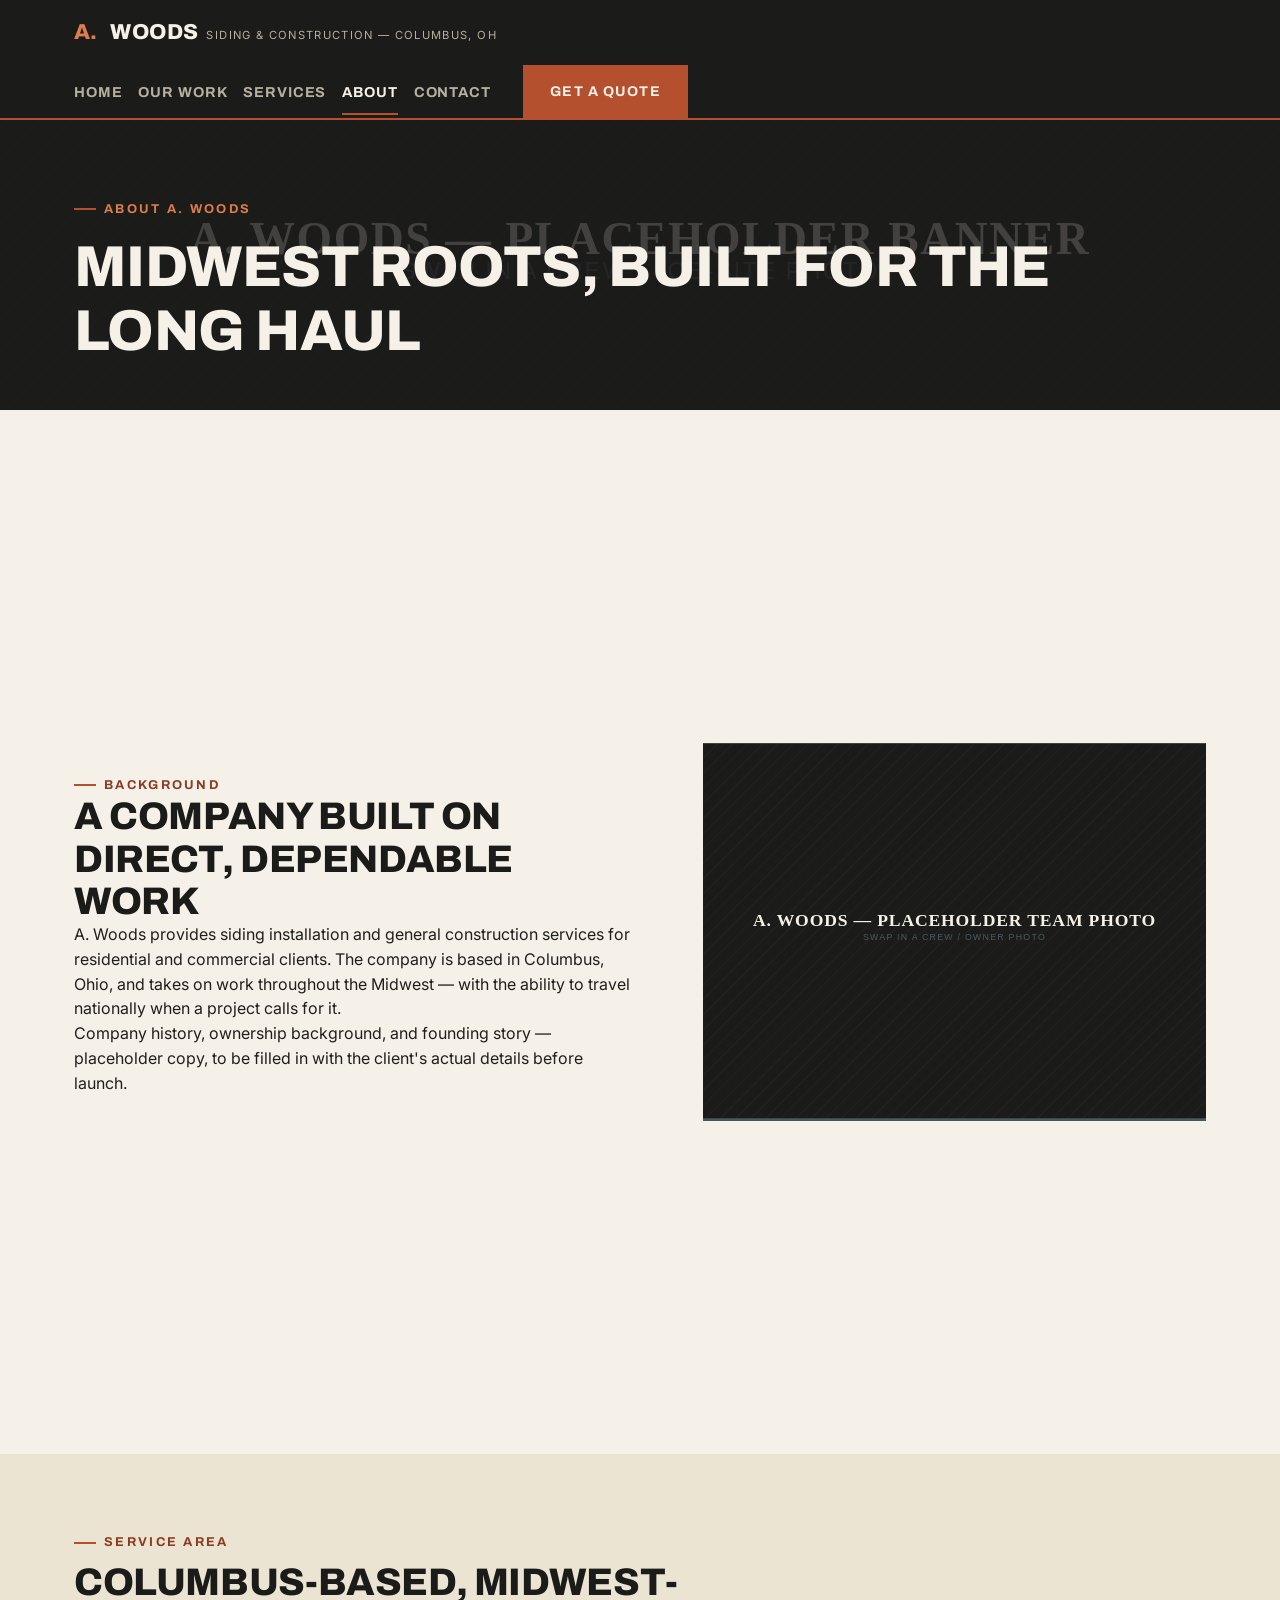
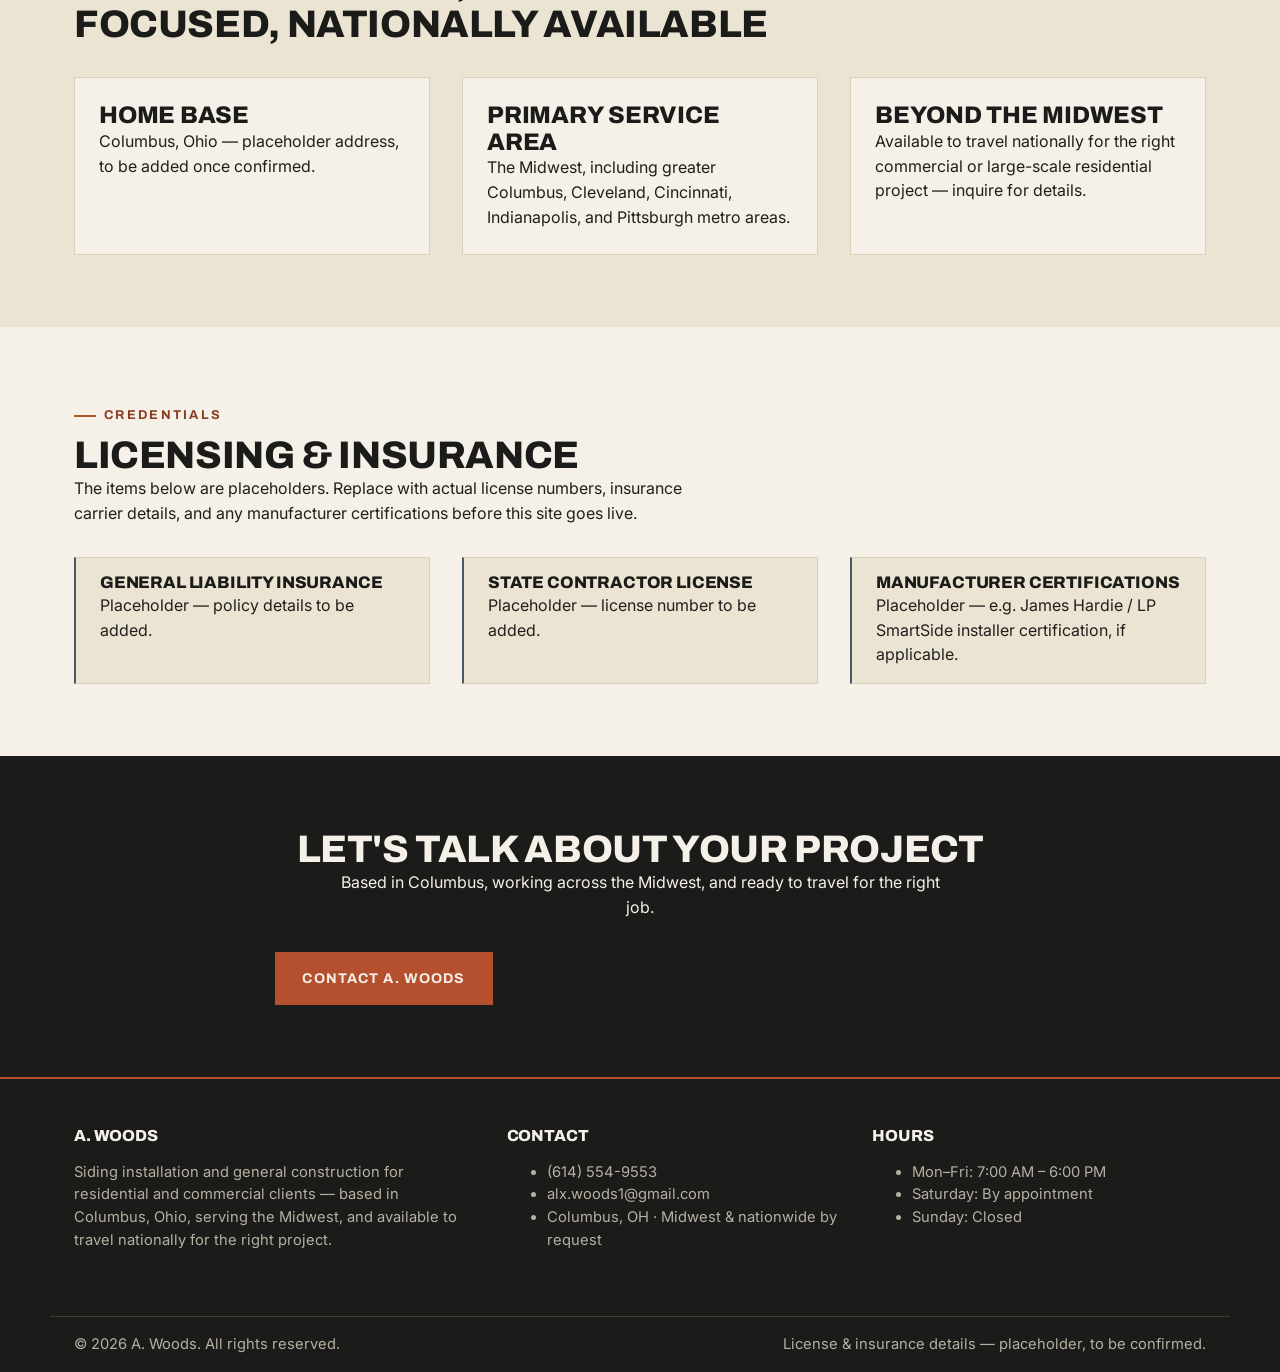
==== about.html @ 6a382641 "Initial commit: A. Woods marketing site prototype Static HTML/CSS/JS site with home, gallery (filter" ====
<!DOCTYPE html>
<html lang="en">
<head>
  <meta charset="UTF-8" />
  <meta name="viewport" content="width=device-width, initial-scale=1.0" />
  <title>About | A. Woods Siding &amp; Construction</title>
  <meta name="description" content="A. Woods is a Columbus, Ohio-based siding and construction contractor serving the Midwest, with national travel available for the right project. Learn about our background and service area." />
  <meta property="og:title" content="About | A. Woods" />
  <meta property="og:description" content="Columbus, Ohio-based siding and construction contractor serving the Midwest and beyond." />
  <meta property="og:type" content="website" />
  <link rel="icon" type="image/svg+xml" href="images/icons/favicon.svg" />
  <link rel="preconnect" href="https://fonts.googleapis.com" />
  <link rel="preconnect" href="https://fonts.gstatic.com" crossorigin />
  <link href="https://fonts.googleapis.com/css2?family=Archivo:wght@700;800&family=Inter:wght@400;500;600&display=swap" rel="stylesheet" />
  <link rel="stylesheet" href="css/base.css" />
  <link rel="stylesheet" href="css/layout.css" />
  <link rel="stylesheet" href="css/components.css" />
</head>
<body>
  <a class="skip-link" href="#main">Skip to content</a>

  <header class="site-header">
    <div class="container site-header__bar">
      <a class="brand" href="index.html"><span class="brand__mark">A.</span>&nbsp;Woods<span class="brand__tag">Siding &amp; Construction — Columbus, OH</span></a>
      <button type="button" class="nav-toggle" id="nav-toggle" aria-expanded="false" aria-controls="site-nav">
        <span class="visually-hidden">Menu</span>
        <span class="nav-toggle__icon" aria-hidden="true"></span>
      </button>
    </div>
    <nav class="site-nav container" id="site-nav" aria-label="Primary">
      <ul class="site-nav__list">
        <li><a class="site-nav__link" href="index.html">Home</a></li>
        <li><a class="site-nav__link" href="gallery.html">Our Work</a></li>
        <li><a class="site-nav__link" href="services.html">Services</a></li>
        <li><a class="site-nav__link" href="about.html" aria-current="page">About</a></li>
        <li><a class="site-nav__link" href="contact.html">Contact</a></li>
      </ul>
      <a class="btn btn--primary site-nav__cta" href="contact.html">Get a Quote</a>
    </nav>
  </header>

  <main id="main">
    <section class="page-banner">
      <div class="page-banner__media">
        <img src="images/hero/about-banner.svg" alt="" loading="eager" width="1600" height="500" />
      </div>
      <div class="page-banner__scrim"></div>
      <div class="container page-banner__content">
        <p class="eyebrow" style="color:var(--accent-light)">About A. Woods</p>
        <h1>Midwest Roots, Built for the Long Haul</h1>
      </div>
    </section>

    <section class="section">
      <div class="container split">
        <div>
          <p class="eyebrow">Background</p>
          <h2>A Company Built on Direct, Dependable Work</h2>
          <p>A. Woods provides siding installation and general construction services for residential and commercial clients. The company is based in Columbus, Ohio, and takes on work throughout the Midwest — with the ability to travel nationally when a project calls for it.</p>
          <p>Company history, ownership background, and founding story — placeholder copy, to be filled in with the client's actual details before launch.</p>
        </div>
        <div>
          <img src="images/hero/about-team.svg" alt="Placeholder photo standing in for the A. Woods crew or ownership." loading="lazy" decoding="async" width="1200" height="900" />
        </div>
      </div>
    </section>

    <section class="section section--dim">
      <div class="container">
        <div class="section-head">
          <p class="eyebrow">Service Area</p>
          <h2>Columbus-Based, Midwest-Focused, Nationally Available</h2>
        </div>
        <div class="grid grid--3">
          <div class="card">
            <h3>Home Base</h3>
            <p>Columbus, Ohio — placeholder address, to be added once confirmed.</p>
          </div>
          <div class="card">
            <h3>Primary Service Area</h3>
            <p>The Midwest, including greater Columbus, Cleveland, Cincinnati, Indianapolis, and Pittsburgh metro areas.</p>
          </div>
          <div class="card">
            <h3>Beyond the Midwest</h3>
            <p>Available to travel nationally for the right commercial or large-scale residential project — inquire for details.</p>
          </div>
        </div>
      </div>
    </section>

    <section class="section">
      <div class="container">
        <div class="section-head">
          <p class="eyebrow">Credentials</p>
          <h2>Licensing &amp; Insurance</h2>
          <p>The items below are placeholders. Replace with actual license numbers, insurance carrier details, and any manufacturer certifications before this site goes live.</p>
        </div>
        <div class="grid grid--3">
          <div class="card card--credential">
            <h4>General Liability Insurance</h4>
            <p>Placeholder — policy details to be added.</p>
          </div>
          <div class="card card--credential">
            <h4>State Contractor License</h4>
            <p>Placeholder — license number to be added.</p>
          </div>
          <div class="card card--credential">
            <h4>Manufacturer Certifications</h4>
            <p>Placeholder — e.g. James Hardie / LP SmartSide installer certification, if applicable.</p>
          </div>
        </div>
      </div>
    </section>

    <section class="section section--ink">
      <div class="container" style="text-align:center;">
        <h2>Let's Talk About Your Project</h2>
        <p style="margin-inline:auto;">Based in Columbus, working across the Midwest, and ready to travel for the right job.</p>
        <p style="margin-top: var(--space-4);"><a class="btn btn--primary" href="contact.html">Contact A. Woods</a></p>
      </div>
    </section>
  </main>

  <footer class="site-footer">
    <div class="container site-footer__grid">
      <div>
        <h3>A. Woods</h3>
        <p>Siding installation and general construction for residential and commercial clients — based in Columbus, Ohio, serving the Midwest, and available to travel nationally for the right project.</p>
      </div>
      <div>
        <h3>Contact</h3>
        <ul>
          <li><a href="tel:+16145549553">(614) 554-9553</a></li>
          <li><a href="mailto:alx.woods1@gmail.com">alx.woods1@gmail.com</a></li>
          <li>Columbus, OH · Midwest &amp; nationwide by request</li>
        </ul>
      </div>
      <div>
        <h3>Hours</h3>
        <ul>
          <li>Mon–Fri: 7:00 AM – 6:00 PM</li>
          <li>Saturday: By appointment</li>
          <li>Sunday: Closed</li>
        </ul>
      </div>
    </div>
    <div class="container site-footer__bottom">
      <p>&copy; <span id="year">2026</span> A. Woods. All rights reserved.</p>
      <p>License &amp; insurance details — placeholder, to be confirmed.</p>
    </div>
  </footer>

  <script src="js/config.js"></script>
  <script src="js/nav.js" defer></script>
</body>
</html>
---- css/base.css ----
/* ==========================================================================
   A. Woods — base.css
   Reset, design tokens, and base typography.
   ========================================================================== */

:root {
  /* ---- Color tokens ----
     Warm charcoal + cream, rust accent, steel secondary.
     No blue/purple gradients by design — this is an industrial palette. */
  --ink: #1b1b1a;
  --ink-soft: #262523;
  --line-dark: #3d3b36;

  --paper: #f5f1e8;
  --paper-dim: #ece4d2;
  --line: #d9d0ba;

  --text: #201f1c;
  --text-muted: #5c584e;
  --text-on-ink: #f5f1e8;
  --text-on-ink-muted: #b6b0a1;

  --accent: #b5502f;       /* rust — backgrounds, borders, buttons */
  --accent-dark: #8a3c22;  /* accent text on paper (contrast-safe) */
  --accent-light: #dd7c4c; /* accent text/links on ink */

  --steel: #4a5a63;
  --steel-dark: #38454c;

  /* ---- Type ---- */
  --font-head: "Archivo", "Arial Narrow", Arial, sans-serif;
  --font-body: "Inter", -apple-system, BlinkMacSystemFont, "Segoe UI", Roboto, sans-serif;

  /* ---- Spacing scale ---- */
  --space-1: 0.5rem;
  --space-2: 1rem;
  --space-3: 1.5rem;
  --space-4: 2rem;
  --space-5: 3rem;
  --space-6: 4.5rem;
  --space-7: 6.5rem;

  --container-w: 1180px;
  --border-w: 2px;
  --focus-ring: 3px solid var(--accent-dark);
}

/* ---- Reset ---- */
*,
*::before,
*::after {
  box-sizing: border-box;
}

html {
  -webkit-text-size-adjust: 100%;
  scroll-behavior: smooth;
}

body,
h1, h2, h3, h4, p,
figure, blockquote, dl, dd {
  margin: 0;
}

ul[class], ol[class] {
  margin: 0;
  padding: 0;
  list-style: none;
}

img, picture, svg {
  max-width: 100%;
  display: block;
}

input, button, textarea, select {
  font: inherit;
  color: inherit;
}

button {
  cursor: pointer;
}

a {
  color: inherit;
  text-decoration: none;
}

/* Respect reduced-motion preference */
@media (prefers-reduced-motion: reduce) {
  html {
    scroll-behavior: auto;
  }
  *, *::before, *::after {
    animation-duration: 0.01ms !important;
    animation-iteration-count: 1 !important;
    transition-duration: 0.01ms !important;
  }
}

/* ---- Base typography ---- */
body {
  font-family: var(--font-body);
  background: var(--paper);
  color: var(--text);
  line-height: 1.55;
  font-size: 1rem;
}

h1, h2, h3, h4 {
  font-family: var(--font-head);
  font-weight: 800;
  line-height: 1.1;
  letter-spacing: -0.01em;
  color: var(--ink);
  text-transform: uppercase;
}

h1 { font-size: clamp(2.1rem, 5.5vw, 3.6rem); }
h2 { font-size: clamp(1.6rem, 3.6vw, 2.4rem); }
h3 { font-size: clamp(1.2rem, 2.2vw, 1.5rem); }
h4 { font-size: 1.05rem; }

p {
  max-width: 62ch;
}

.eyebrow {
  display: inline-flex;
  align-items: center;
  gap: var(--space-1);
  font-family: var(--font-head);
  font-weight: 700;
  font-size: 0.8rem;
  letter-spacing: 0.18em;
  text-transform: uppercase;
  color: var(--accent-dark);
}

.eyebrow::before {
  content: "";
  width: 22px;
  height: var(--border-w);
  background: var(--accent);
  display: inline-block;
}

/* ---- Focus visibility (accessibility) ---- */
a:focus-visible,
button:focus-visible,
input:focus-visible,
select:focus-visible,
textarea:focus-visible,
[tabindex]:focus-visible {
  outline: var(--focus-ring);
  outline-offset: 2px;
}

/* ---- Layout utilities ---- */
.container {
  width: 100%;
  max-width: var(--container-w);
  margin-inline: auto;
  padding-inline: var(--space-3);
}

.visually-hidden {
  position: absolute !important;
  width: 1px;
  height: 1px;
  overflow: hidden;
  clip: rect(0 0 0 0);
  white-space: nowrap;
}

.skip-link {
  position: absolute;
  left: 0;
  top: -100%;
  background: var(--accent);
  color: var(--text-on-ink);
  padding: var(--space-1) var(--space-2);
  z-index: 1000;
  font-family: var(--font-head);
  font-weight: 700;
  letter-spacing: 0.06em;
  text-transform: uppercase;
  font-size: 0.85rem;
}

.skip-link:focus {
  top: 0;
}

.section {
  padding-block: var(--space-6);
}

.section--tight {
  padding-block: var(--space-5);
}

.section--ink {
  background: var(--ink);
  color: var(--text-on-ink);
}

.section--ink h1,
.section--ink h2,
.section--ink h3 {
  color: var(--text-on-ink);
}

.section--dim {
  background: var(--paper-dim);
}

.section-head {
  max-width: 44rem;
  margin-bottom: var(--space-4);
}

.section-head h2 {
  margin-top: var(--space-1);
}
---- css/layout.css ----
/* ==========================================================================
   A. Woods — layout.css
   Header/nav, footer, and page-level grid scaffolding.
   ========================================================================== */

/* ---- Site header ---- */
.site-header {
  position: sticky;
  top: 0;
  z-index: 100;
  background: var(--ink);
  border-bottom: var(--border-w) solid var(--accent);
}

.site-header__bar {
  display: flex;
  align-items: center;
  justify-content: space-between;
  padding-block: var(--space-2);
  gap: var(--space-3);
}

.brand {
  display: flex;
  align-items: baseline;
  gap: var(--space-1);
  font-family: var(--font-head);
  color: var(--text-on-ink);
  font-size: 1.35rem;
  font-weight: 800;
  letter-spacing: 0.02em;
  text-transform: uppercase;
}

.brand__mark {
  color: var(--accent-light);
}

.brand__tag {
  display: none;
  font-family: var(--font-body);
  font-weight: 400;
  font-size: 0.7rem;
  letter-spacing: 0.12em;
  color: var(--text-on-ink-muted);
  text-transform: uppercase;
}

@media (min-width: 640px) {
  .brand__tag {
    display: inline;
  }
}

.nav-toggle {
  background: transparent;
  border: var(--border-w) solid var(--line-dark);
  color: var(--text-on-ink);
  width: 44px;
  height: 44px;
  display: inline-flex;
  align-items: center;
  justify-content: center;
  padding: 0;
}

.nav-toggle__icon,
.nav-toggle__icon::before,
.nav-toggle__icon::after {
  content: "";
  display: block;
  width: 20px;
  height: 2px;
  background: currentColor;
  position: relative;
}

.nav-toggle__icon::before {
  position: absolute;
  top: -6px;
}

.nav-toggle__icon::after {
  position: absolute;
  top: 6px;
}

@media (min-width: 900px) {
  .nav-toggle {
    display: none;
  }
}

.site-nav {
  display: none;
  flex-direction: column;
  border-top: 1px solid var(--line-dark);
}

.site-nav.is-open {
  display: flex;
}

.site-nav__list {
  display: flex;
  flex-direction: column;
}

.site-nav__link {
  display: block;
  padding: var(--space-2) var(--space-3);
  font-family: var(--font-head);
  font-weight: 700;
  font-size: 0.9rem;
  letter-spacing: 0.06em;
  text-transform: uppercase;
  color: var(--text-on-ink-muted);
  border-bottom: 1px solid var(--line-dark);
}

.site-nav__link:hover,
.site-nav__link:focus-visible,
.site-nav__link[aria-current="page"] {
  color: var(--text-on-ink);
  background: var(--ink-soft);
}

.site-nav__cta {
  margin: var(--space-2) var(--space-3);
}

@media (min-width: 900px) {
  .site-nav {
    display: flex;
    flex-direction: row;
    align-items: center;
    border-top: none;
    gap: var(--space-4);
  }

  .site-nav__list {
    flex-direction: row;
    gap: var(--space-2);
  }

  .site-nav__link {
    border-bottom: none;
    padding: var(--space-1) 0;
    position: relative;
  }

  .site-nav__link::after {
    content: "";
    position: absolute;
    left: 0;
    bottom: -4px;
    height: var(--border-w);
    width: 0;
    background: var(--accent);
    transition: width 0.15s ease-out;
  }

  .site-nav__link:hover::after,
  .site-nav__link:focus-visible::after,
  .site-nav__link[aria-current="page"]::after {
    width: 100%;
  }

  .site-nav__link:hover,
  .site-nav__link:focus-visible,
  .site-nav__link[aria-current="page"] {
    background: transparent;
  }

  .site-nav__cta {
    margin: 0;
  }
}

/* ---- Footer ---- */
.site-footer {
  background: var(--ink);
  color: var(--text-on-ink-muted);
  border-top: var(--border-w) solid var(--accent);
}

.site-footer__grid {
  display: grid;
  gap: var(--space-4);
  padding-block: var(--space-5);
}

@media (min-width: 700px) {
  .site-footer__grid {
    grid-template-columns: 1.2fr 1fr 1fr;
  }
}

.site-footer h3 {
  color: var(--text-on-ink);
  font-size: 1rem;
  margin-bottom: var(--space-2);
}

.site-footer p,
.site-footer li {
  font-size: 0.92rem;
}

.site-footer a:hover,
.site-footer a:focus-visible {
  color: var(--accent-light);
}

.site-footer__bottom {
  border-top: 1px solid var(--line-dark);
  padding-block: var(--space-2);
  font-size: 0.8rem;
  display: flex;
  flex-wrap: wrap;
  gap: var(--space-2);
  justify-content: space-between;
}

/* ---- Grid scaffolding ---- */
.grid {
  display: grid;
  gap: var(--space-4);
}

.grid--2 {
  grid-template-columns: 1fr;
}

.grid--3 {
  grid-template-columns: 1fr;
}

.grid--4 {
  grid-template-columns: repeat(2, 1fr);
}

@media (min-width: 640px) {
  .grid--2 { grid-template-columns: repeat(2, 1fr); }
  .grid--3 { grid-template-columns: repeat(2, 1fr); }
}

@media (min-width: 960px) {
  .grid--3 { grid-template-columns: repeat(3, 1fr); }
  .grid--4 { grid-template-columns: repeat(4, 1fr); }
}

.split {
  display: grid;
  gap: var(--space-4);
  align-items: center;
}

@media (min-width: 860px) {
  .split {
    grid-template-columns: 1.05fr 0.95fr;
    gap: var(--space-6);
  }
  .split--reverse {
    grid-template-columns: 0.95fr 1.05fr;
  }
  .split--reverse > *:first-child {
    order: 2;
  }
}
---- css/components.css ----
/* ==========================================================================
   A. Woods — components.css
   Buttons, hero, cards, gallery + lightbox, forms, badges.
   ========================================================================== */

/* ---- Buttons ---- */
.btn {
  display: inline-flex;
  align-items: center;
  gap: var(--space-1);
  padding: 0.85rem 1.6rem;
  font-family: var(--font-head);
  font-weight: 700;
  font-size: 0.88rem;
  letter-spacing: 0.08em;
  text-transform: uppercase;
  border: var(--border-w) solid transparent;
  transition: transform 0.12s ease-out, background-color 0.12s ease-out, color 0.12s ease-out;
  white-space: nowrap;
}

.btn:active {
  transform: translateY(1px);
}

.btn--primary {
  background: var(--accent);
  color: var(--text-on-ink);
  border-color: var(--accent);
}

.btn--primary:hover,
.btn--primary:focus-visible {
  background: var(--accent-dark);
  border-color: var(--accent-dark);
}

.btn--outline {
  background: transparent;
  color: var(--text-on-ink);
  border-color: var(--text-on-ink-muted);
}

.btn--outline:hover,
.btn--outline:focus-visible {
  border-color: var(--accent-light);
  color: var(--accent-light);
}

.btn--outline-ink {
  background: transparent;
  color: var(--ink);
  border-color: var(--ink);
}

.btn--outline-ink:hover,
.btn--outline-ink:focus-visible {
  background: var(--ink);
  color: var(--text-on-ink);
}

.btn--block {
  width: 100%;
  justify-content: center;
}

.btn[disabled] {
  opacity: 0.55;
  cursor: not-allowed;
}

/* ---- Hero ---- */
.hero {
  position: relative;
  color: var(--text-on-ink);
  background: var(--ink);
  overflow: hidden;
}

.hero__media {
  position: absolute;
  inset: 0;
  z-index: 0;
}

.hero__media img {
  width: 100%;
  height: 100%;
  object-fit: cover;
}

.hero__scrim {
  position: absolute;
  inset: 0;
  z-index: 1;
  background: linear-gradient(180deg, rgba(27, 27, 26, 0.78) 0%, rgba(27, 27, 26, 0.9) 100%);
}

.hero__content {
  position: relative;
  z-index: 2;
  padding-block: var(--space-7) var(--space-6);
}

.hero__content h1 {
  color: var(--text-on-ink);
  margin-top: var(--space-2);
  max-width: 20ch;
}

.hero__lede {
  margin-top: var(--space-3);
  max-width: 42ch;
  font-size: 1.1rem;
  color: var(--text-on-ink-muted);
}

.hero__actions {
  display: flex;
  flex-wrap: wrap;
  gap: var(--space-2);
  margin-top: var(--space-4);
}

.hero__strip {
  position: relative;
  z-index: 2;
  border-top: 1px solid var(--line-dark);
  display: flex;
  flex-wrap: wrap;
  gap: var(--space-4);
  padding-block: var(--space-3);
  font-family: var(--font-head);
  font-size: 0.8rem;
  letter-spacing: 0.08em;
  text-transform: uppercase;
  color: var(--text-on-ink-muted);
}

.hero__strip strong {
  color: var(--accent-light);
}

/* Simple banner variant used on interior pages (Services / Contact) */
.page-banner {
  position: relative;
  color: var(--text-on-ink);
  background: var(--ink);
}

.page-banner__media {
  position: absolute;
  inset: 0;
}

.page-banner__media img {
  width: 100%;
  height: 100%;
  object-fit: cover;
}

.page-banner__scrim {
  position: absolute;
  inset: 0;
  background: rgba(27, 27, 26, 0.82);
}

.page-banner__content {
  position: relative;
  z-index: 1;
  padding-block: var(--space-6) var(--space-5);
}

.page-banner__content h1 {
  color: var(--text-on-ink);
  margin-top: var(--space-2);
}

/* ---- Cards ---- */
.card {
  background: var(--paper);
  border: 1px solid var(--line);
  padding: var(--space-3);
  position: relative;
}

.card--service {
  border-top: var(--border-w) solid var(--accent);
  display: flex;
  flex-direction: column;
  gap: var(--space-2);
}

.card--service h3 {
  margin-top: var(--space-1);
}

.card--service__index {
  font-family: var(--font-head);
  font-size: 0.8rem;
  letter-spacing: 0.1em;
  color: var(--accent-dark);
}

.card--service ul {
  margin-top: auto;
  padding-top: var(--space-2);
  border-top: 1px solid var(--line);
  display: flex;
  flex-direction: column;
  gap: 0.35rem;
  font-size: 0.9rem;
  color: var(--text-muted);
}

.card--service li::before {
  content: "— ";
  color: var(--accent-dark);
}

.card--credential {
  border-left: var(--border-w) solid var(--steel);
  padding: var(--space-2) var(--space-3);
  background: var(--paper-dim);
}

/* ---- Gallery ---- */
.gallery-filters {
  display: flex;
  flex-wrap: wrap;
  gap: var(--space-1);
  margin-bottom: var(--space-4);
}

.filter-btn {
  border: 1px solid var(--line);
  background: transparent;
  color: var(--text-muted);
  padding: 0.55rem 1.1rem;
  font-family: var(--font-head);
  font-size: 0.78rem;
  font-weight: 700;
  letter-spacing: 0.06em;
  text-transform: uppercase;
}

.filter-btn:hover,
.filter-btn:focus-visible {
  border-color: var(--accent);
  color: var(--ink);
}

.filter-btn[aria-pressed="true"] {
  background: var(--ink);
  border-color: var(--ink);
  color: var(--text-on-ink);
}

.gallery-grid {
  display: grid;
  grid-template-columns: 1fr;
  gap: var(--space-2);
}

@media (min-width: 620px) {
  .gallery-grid {
    grid-template-columns: repeat(2, 1fr);
  }
}

@media (min-width: 960px) {
  .gallery-grid {
    grid-template-columns: repeat(3, 1fr);
  }
}

.gallery-item {
  transition: opacity 0.15s ease-out;
}

.gallery-item[hidden] {
  display: none;
}

.gallery-tile {
  position: relative;
  display: block;
  width: 100%;
  border: 0;
  padding: 0;
  background: var(--ink);
  aspect-ratio: 4 / 3;
  overflow: hidden;
}

.gallery-tile img {
  width: 100%;
  height: 100%;
  object-fit: cover;
  transition: transform 0.25s ease-out;
}

.gallery-tile:hover img,
.gallery-tile:focus-visible img {
  transform: scale(1.04);
}

.gallery-tile__caption {
  position: absolute;
  left: 0;
  right: 0;
  bottom: 0;
  padding: var(--space-2);
  background: linear-gradient(180deg, transparent, rgba(27, 27, 26, 0.88));
  color: var(--text-on-ink);
  text-align: left;
  font-family: var(--font-head);
  font-size: 0.82rem;
  letter-spacing: 0.04em;
  text-transform: uppercase;
}

.gallery-tile__caption span {
  display: block;
  font-family: var(--font-body);
  font-weight: 400;
  text-transform: none;
  letter-spacing: 0;
  font-size: 0.78rem;
  color: var(--text-on-ink-muted);
  margin-top: 0.2rem;
}

.gallery-empty {
  padding: var(--space-4);
  border: 1px dashed var(--line);
  color: var(--text-muted);
  text-align: center;
  display: none;
}

.gallery-empty.is-visible {
  display: block;
}

/* ---- Lightbox ---- */
.lightbox {
  position: fixed;
  inset: 0;
  z-index: 1000;
  display: none;
  background: rgba(15, 15, 14, 0.94);
}

.lightbox.is-open {
  display: flex;
  align-items: center;
  justify-content: center;
}

.lightbox__dialog {
  position: relative;
  width: min(92vw, 1100px);
  max-height: 88vh;
  display: flex;
  flex-direction: column;
}

.lightbox__frame {
  position: relative;
  background: var(--ink-soft);
  border: 1px solid var(--line-dark);
}

.lightbox__frame img {
  width: 100%;
  max-height: 72vh;
  object-fit: contain;
  background: var(--ink);
}

.lightbox__caption {
  padding: var(--space-2) var(--space-1) 0;
  color: var(--text-on-ink-muted);
  font-size: 0.9rem;
}

.lightbox__caption strong {
  color: var(--text-on-ink);
  display: block;
  font-family: var(--font-head);
  letter-spacing: 0.03em;
  text-transform: uppercase;
  font-size: 0.95rem;
}

.lightbox__close,
.lightbox__nav {
  position: absolute;
  background: var(--ink);
  color: var(--text-on-ink);
  border: 1px solid var(--line-dark);
  width: 44px;
  height: 44px;
  display: inline-flex;
  align-items: center;
  justify-content: center;
  font-size: 1.1rem;
}

.lightbox__close:hover,
.lightbox__nav:hover,
.lightbox__close:focus-visible,
.lightbox__nav:focus-visible {
  border-color: var(--accent);
  color: var(--accent-light);
}

.lightbox__close {
  top: -50px;
  right: 0;
}

.lightbox__nav--prev {
  left: 8px;
  top: 50%;
  transform: translateY(-50%);
}

.lightbox__nav--next {
  right: 8px;
  top: 50%;
  transform: translateY(-50%);
}

@media (min-width: 700px) {
  .lightbox__nav--prev { left: -60px; }
  .lightbox__nav--next { right: -60px; }
}

/* ---- Forms ---- */
.form {
  display: grid;
  gap: var(--space-3);
}

.form__row {
  display: grid;
  gap: var(--space-3);
}

@media (min-width: 640px) {
  .form__row--2 {
    grid-template-columns: 1fr 1fr;
  }
}

.field {
  display: flex;
  flex-direction: column;
  gap: 0.4rem;
}

.field label {
  font-family: var(--font-head);
  font-size: 0.78rem;
  font-weight: 700;
  letter-spacing: 0.08em;
  text-transform: uppercase;
  color: var(--ink);
}

.field input,
.field select,
.field textarea {
  border: 1px solid var(--line);
  background: var(--paper);
  padding: 0.75rem 0.9rem;
  font-size: 1rem;
  color: var(--text);
}

.field input:focus-visible,
.field select:focus-visible,
.field textarea:focus-visible {
  outline: var(--focus-ring);
  outline-offset: 0;
  border-color: var(--accent-dark);
}

.field textarea {
  min-height: 140px;
  resize: vertical;
}

.field__error {
  font-size: 0.82rem;
  color: var(--accent-dark);
  min-height: 1.1em;
}

.field--invalid input,
.field--invalid select,
.field--invalid textarea {
  border-color: var(--accent-dark);
}

/* Honeypot: hidden from sighted users and keyboard tab order,
   but still present in the DOM for simple bots to fill in. */
.field--honeypot {
  position: absolute !important;
  width: 1px;
  height: 1px;
  overflow: hidden;
  left: -9999px;
}

.form-status {
  padding: var(--space-2) var(--space-3);
  border: 1px solid var(--line);
  display: none;
  font-size: 0.95rem;
}

.form-status.is-visible {
  display: block;
}

.form-status--success {
  border-color: var(--steel);
  background: #eef2f1;
  color: var(--steel-dark);
}

.form-status--error {
  border-color: var(--accent);
  background: #f7e9e2;
  color: var(--accent-dark);
}

.h-captcha-wrap {
  min-height: 78px;
}

/* ---- Badges / credentials ---- */
.badge-row {
  display: flex;
  flex-wrap: wrap;
  gap: var(--space-2);
  margin-top: var(--space-3);
}

.badge {
  border: 1px solid var(--line);
  padding: 0.4rem 0.8rem;
  font-family: var(--font-head);
  font-size: 0.72rem;
  letter-spacing: 0.08em;
  text-transform: uppercase;
  color: var(--text-muted);
}
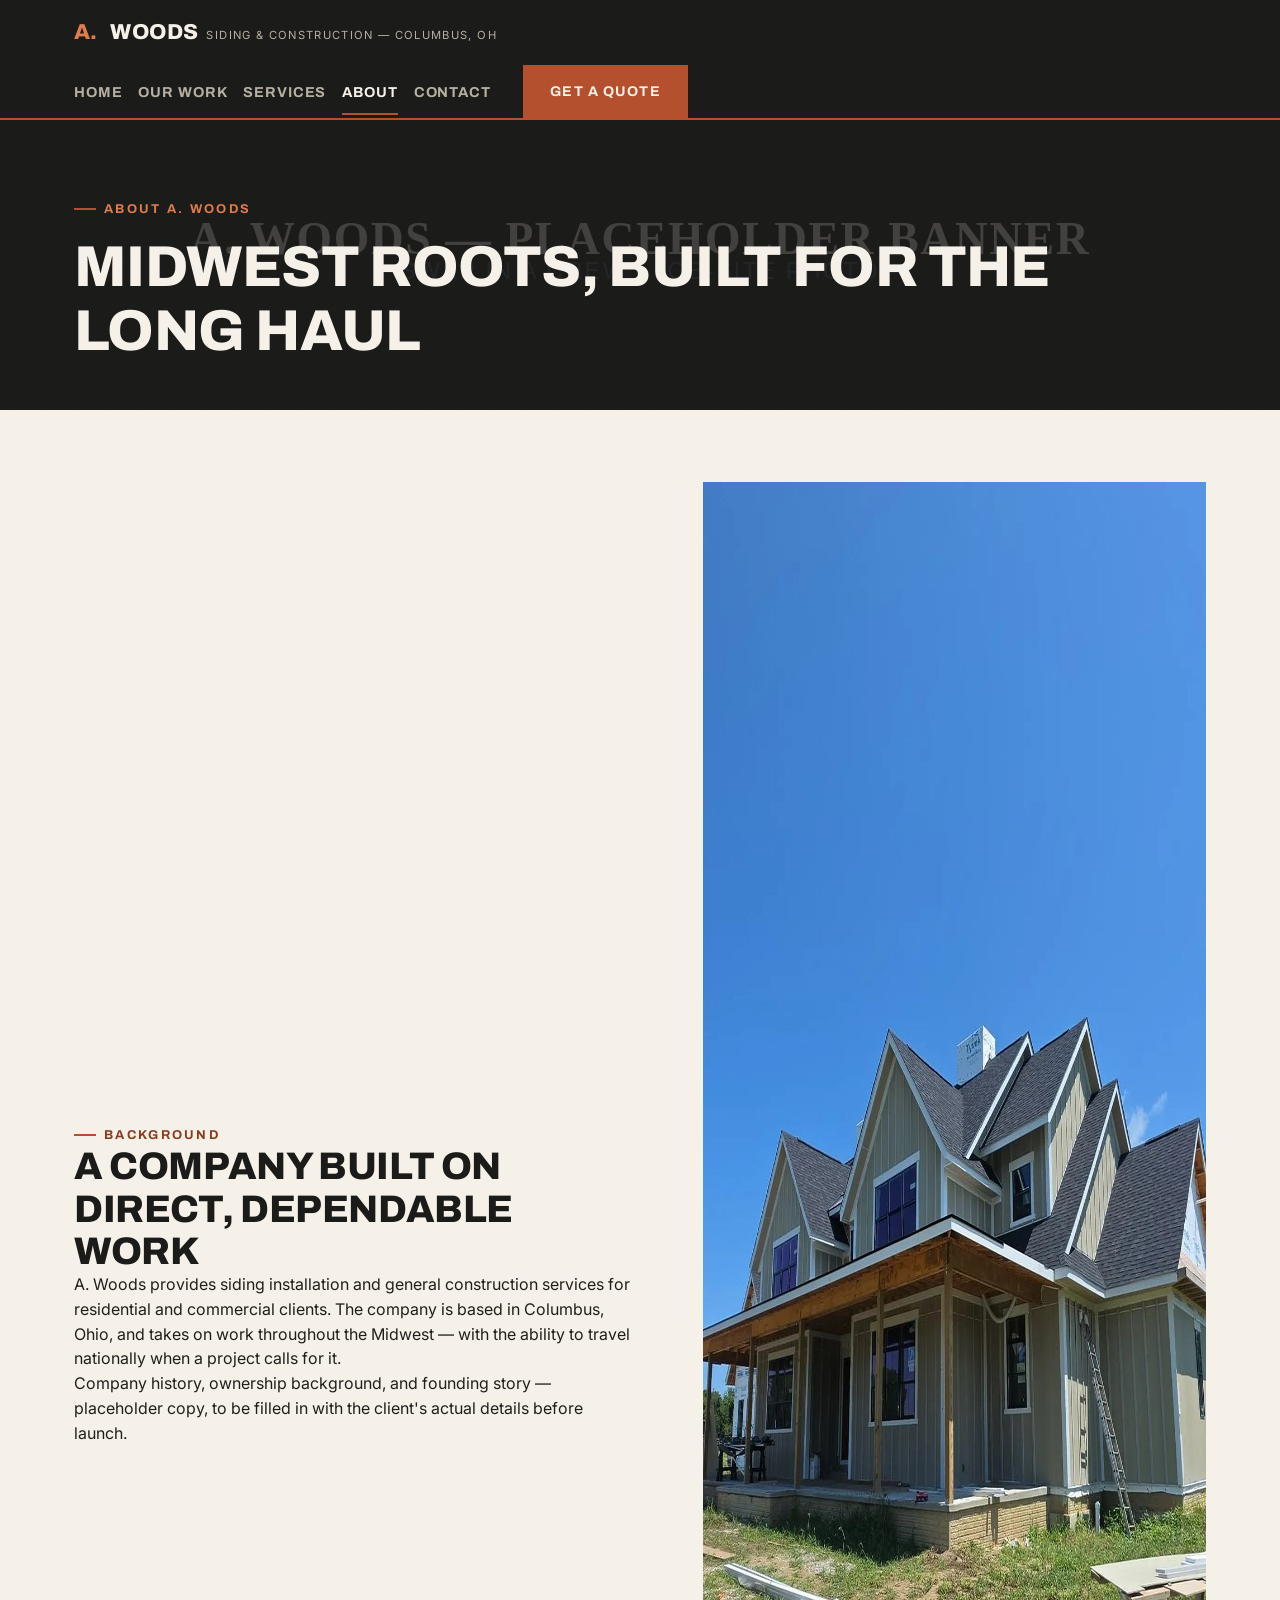
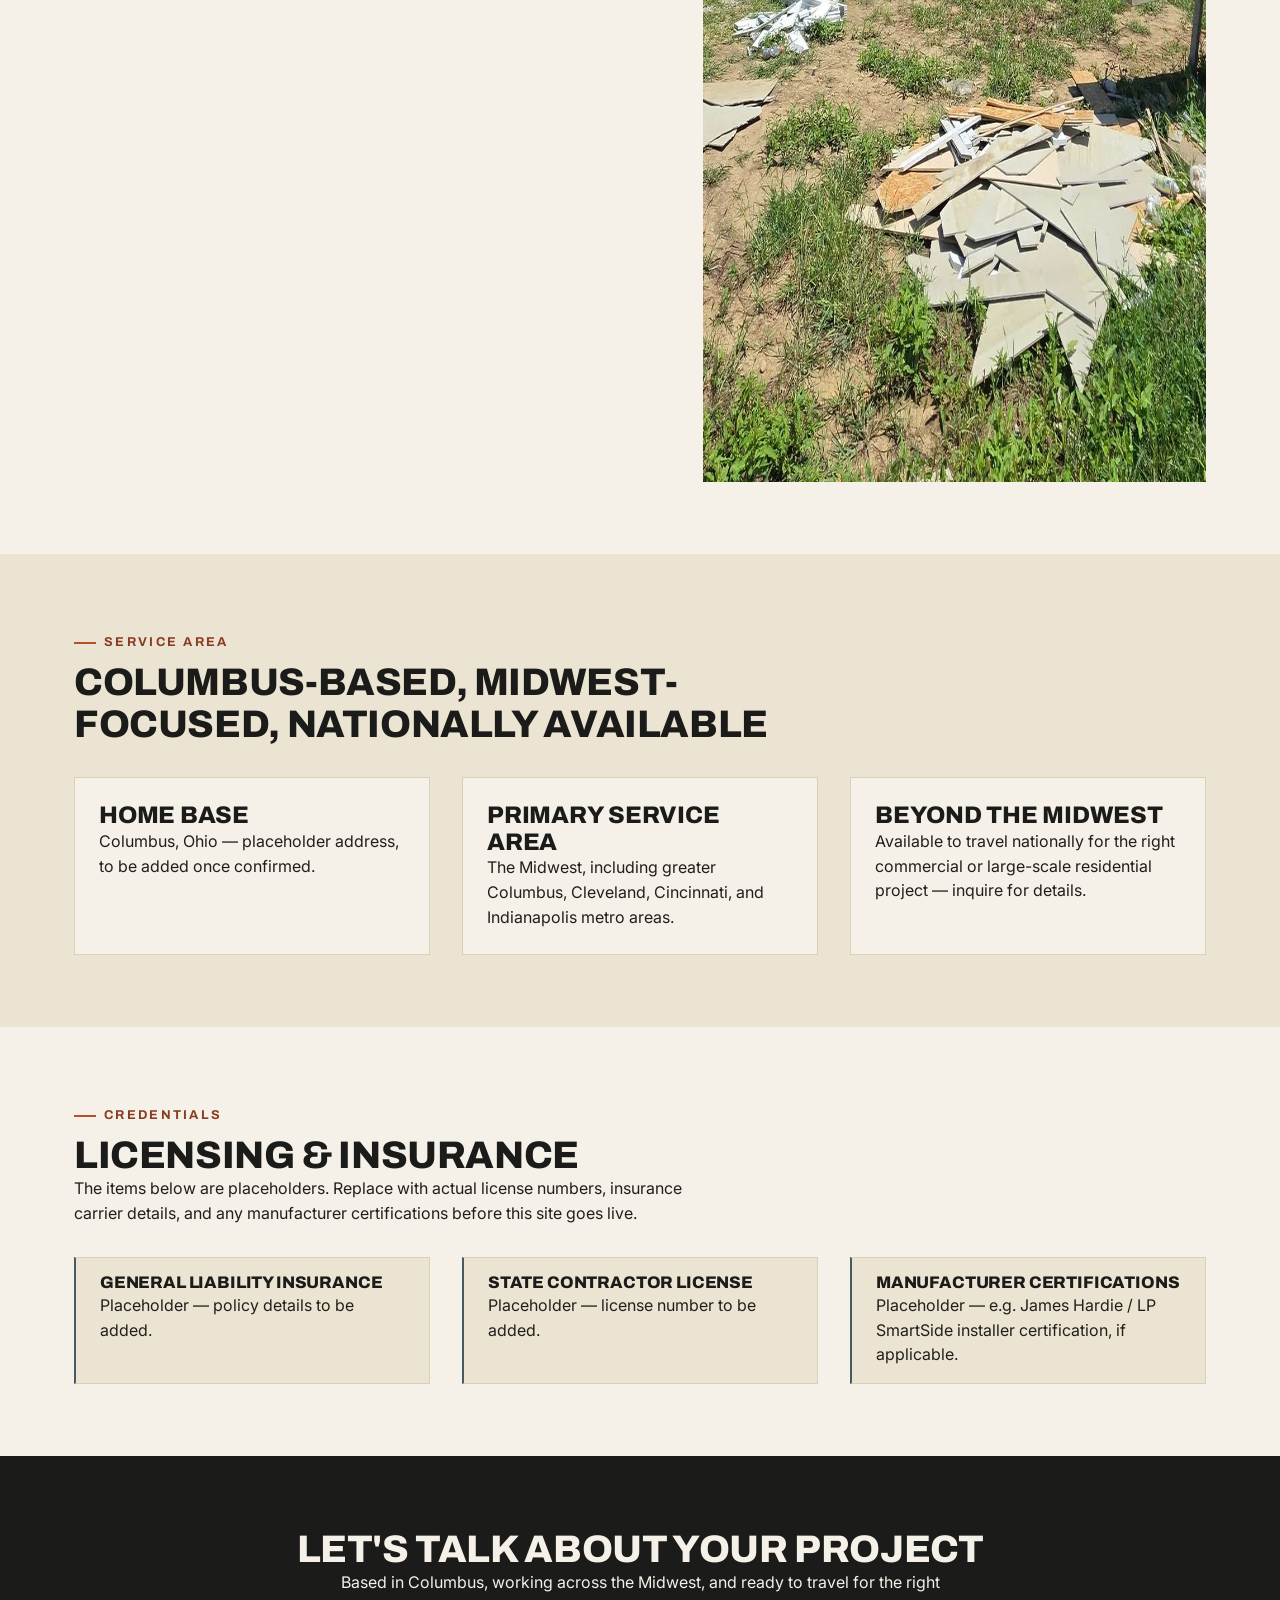
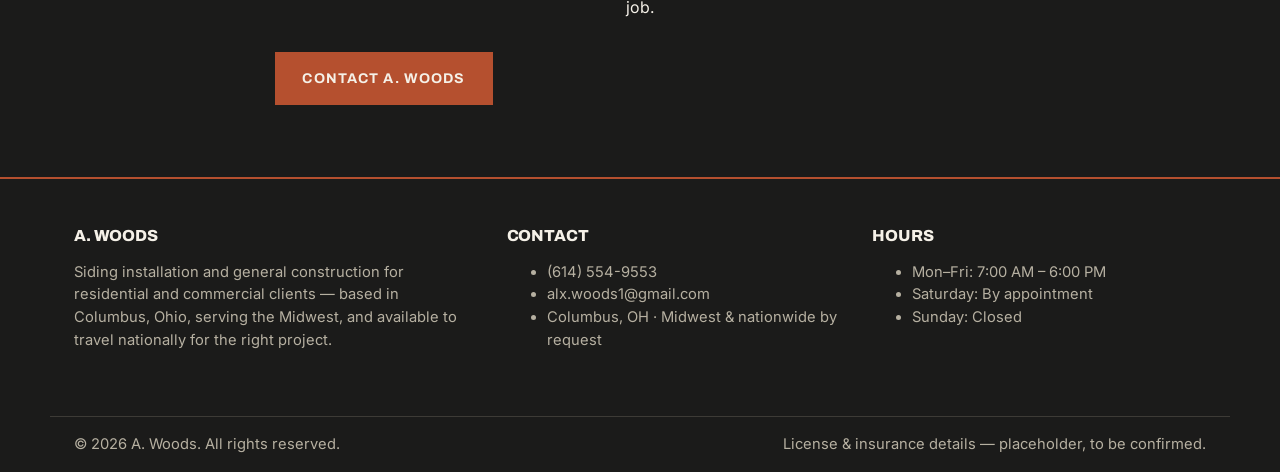
==== commit 96a8d69b: "Replace crew placeholder photos with real project photos, drop stale copy Swapped the generic team-p" ====
--- a/about.html
+++ b/about.html
@@ -60,7 +60,7 @@
           <p>Company history, ownership background, and founding story — placeholder copy, to be filled in with the client's actual details before launch.</p>
         </div>
         <div>
-          <img src="images/hero/about-team.svg" alt="Placeholder photo standing in for the A. Woods crew or ownership." loading="lazy" decoding="async" width="1200" height="900" />
+          <img src="images/gallery/general-contracting-03.jpg" alt="New construction farmhouse-style home with sage green board-and-batten siding and a wraparound covered porch, under a clear blue sky." loading="lazy" decoding="async" width="900" height="1600" />
         </div>
       </div>
     </section>
@@ -78,7 +78,7 @@
           </div>
           <div class="card">
             <h3>Primary Service Area</h3>
-            <p>The Midwest, including greater Columbus, Cleveland, Cincinnati, Indianapolis, and Pittsburgh metro areas.</p>
+            <p>The Midwest, including greater Columbus, Cleveland, Cincinnati, and Indianapolis metro areas.</p>
           </div>
           <div class="card">
             <h3>Beyond the Midwest</h3>
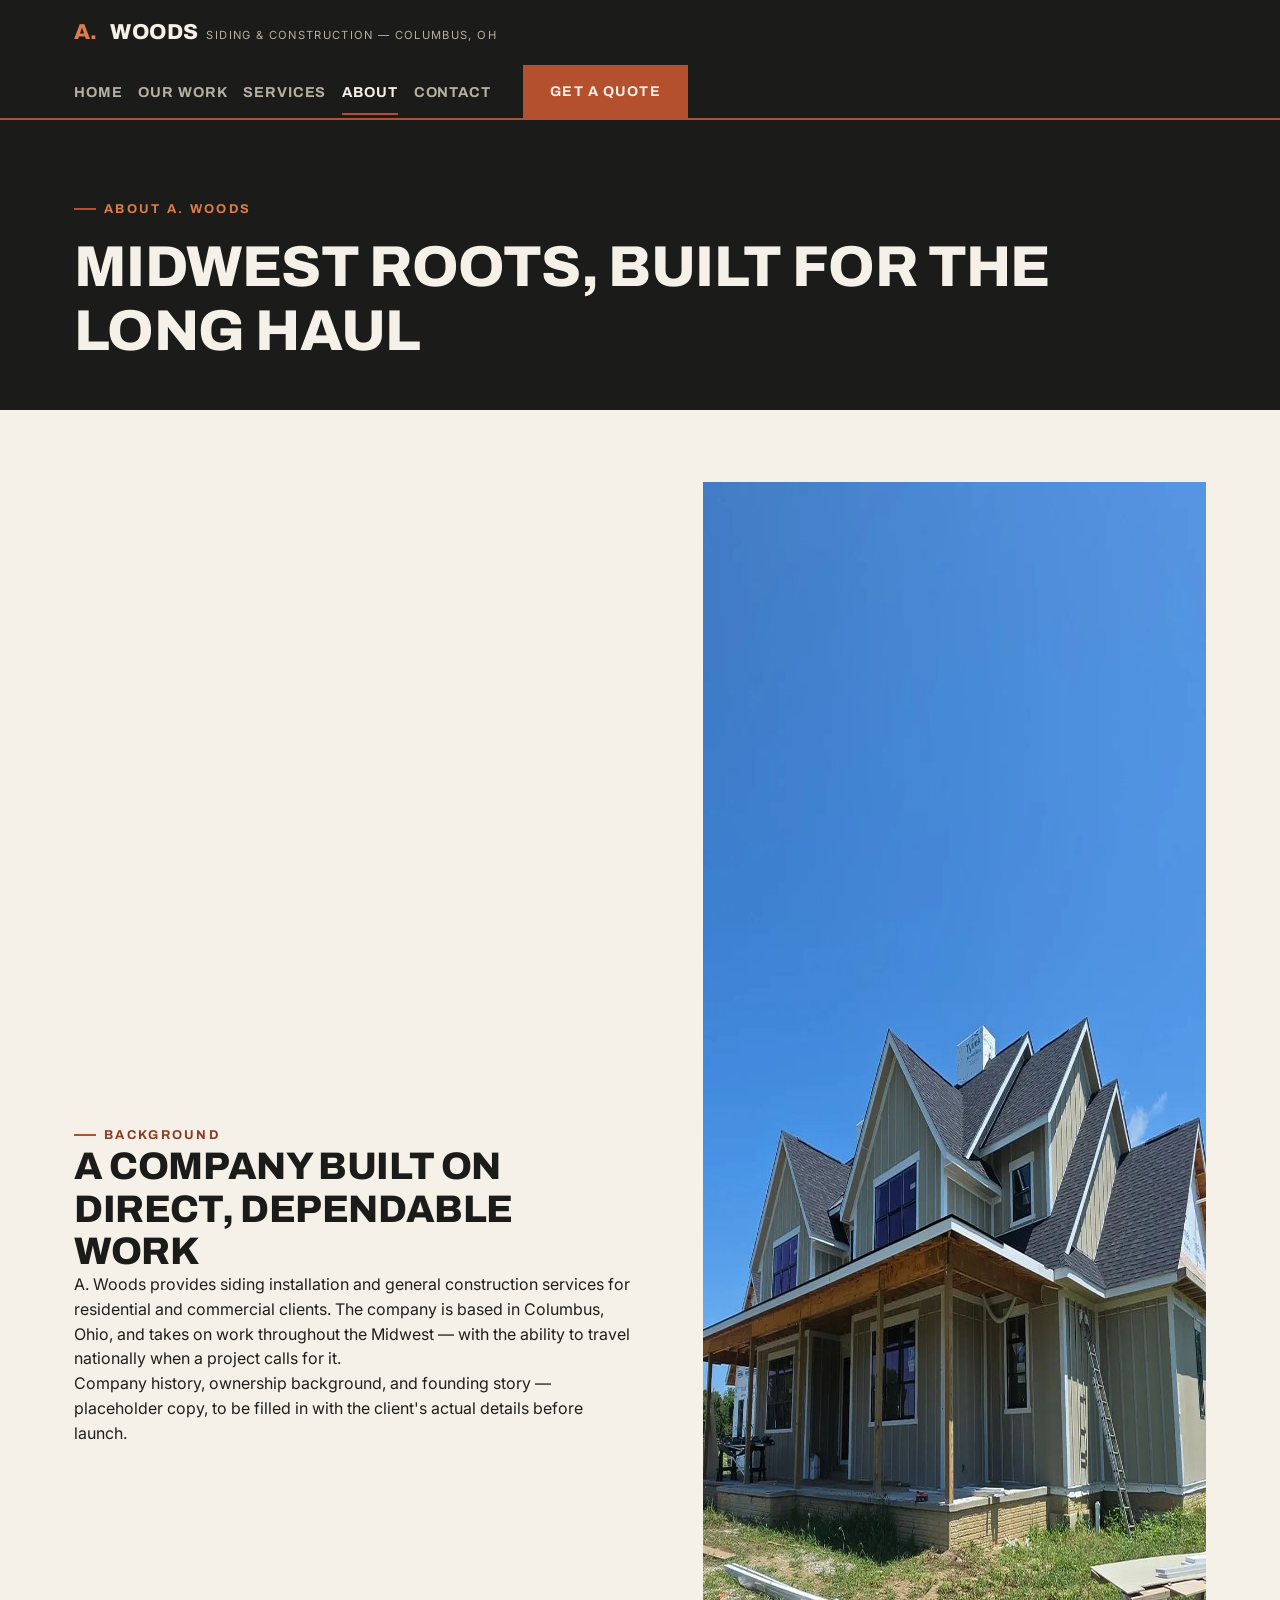
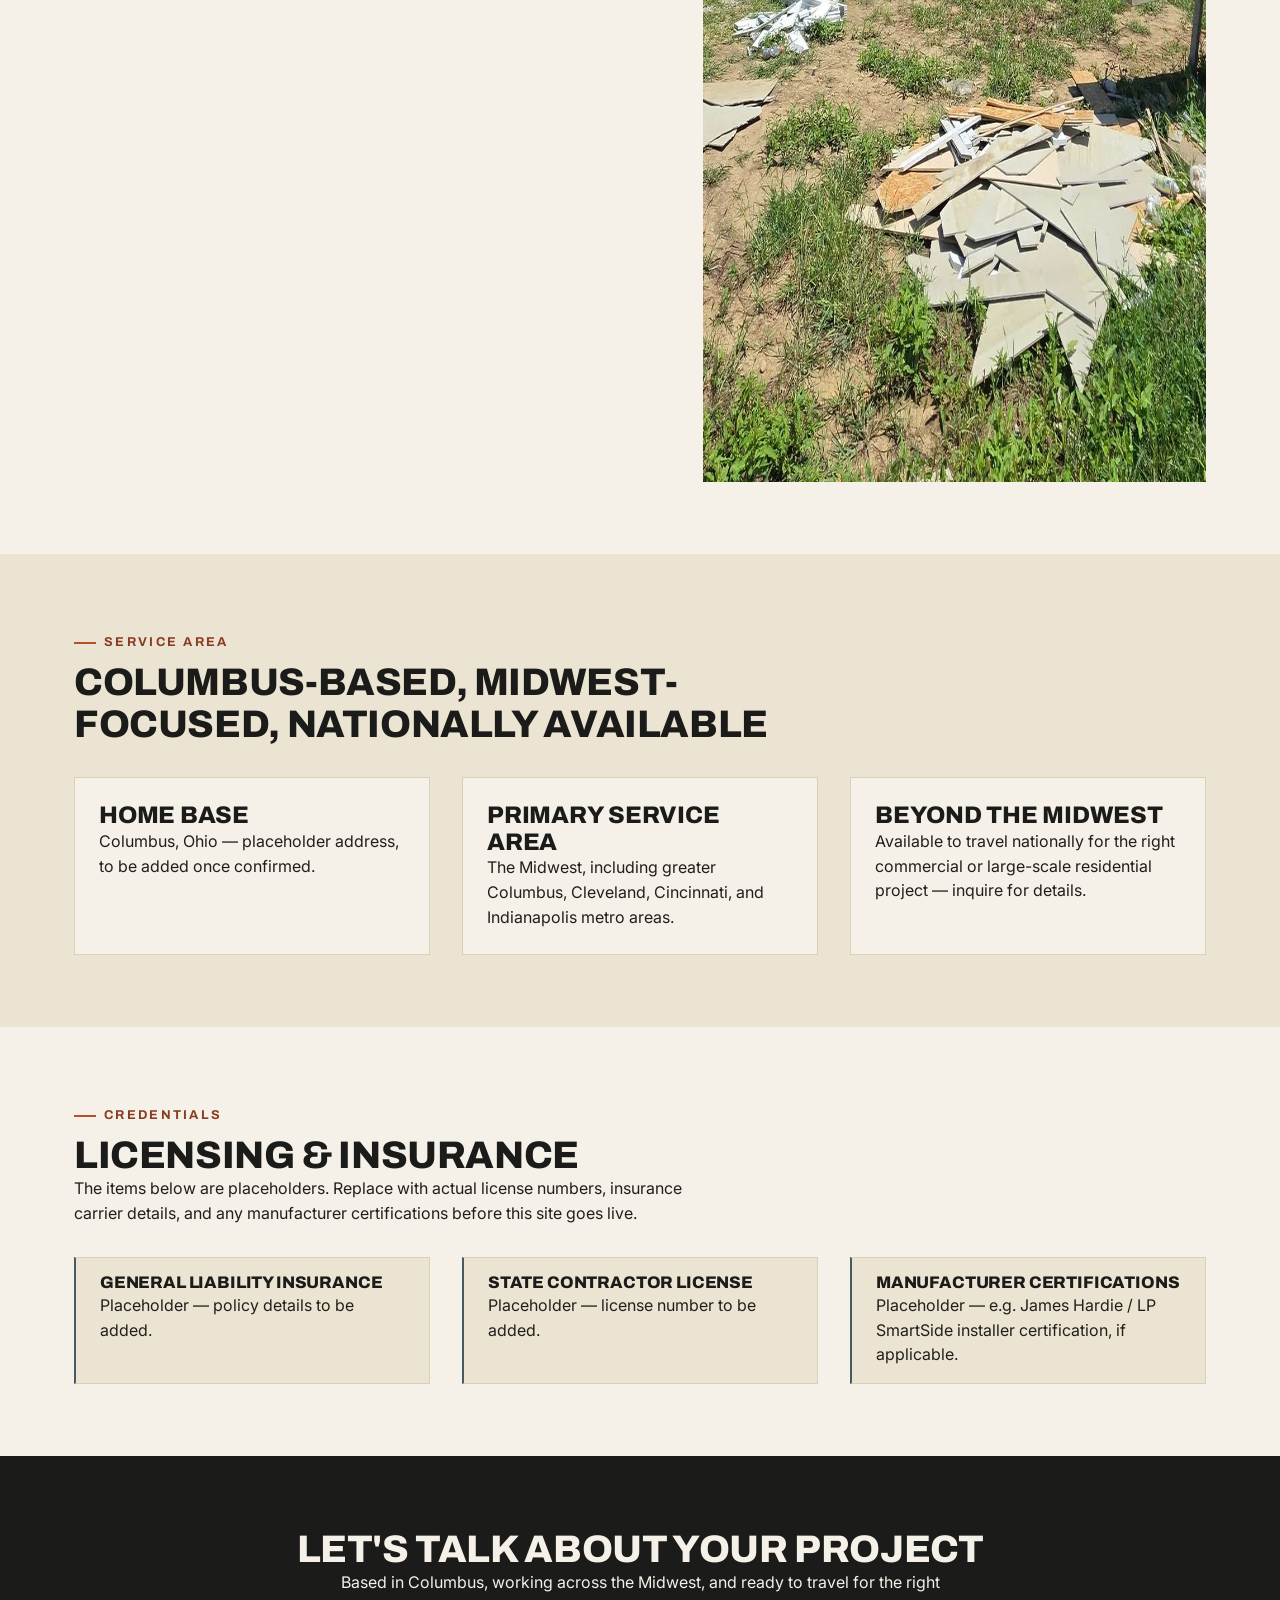
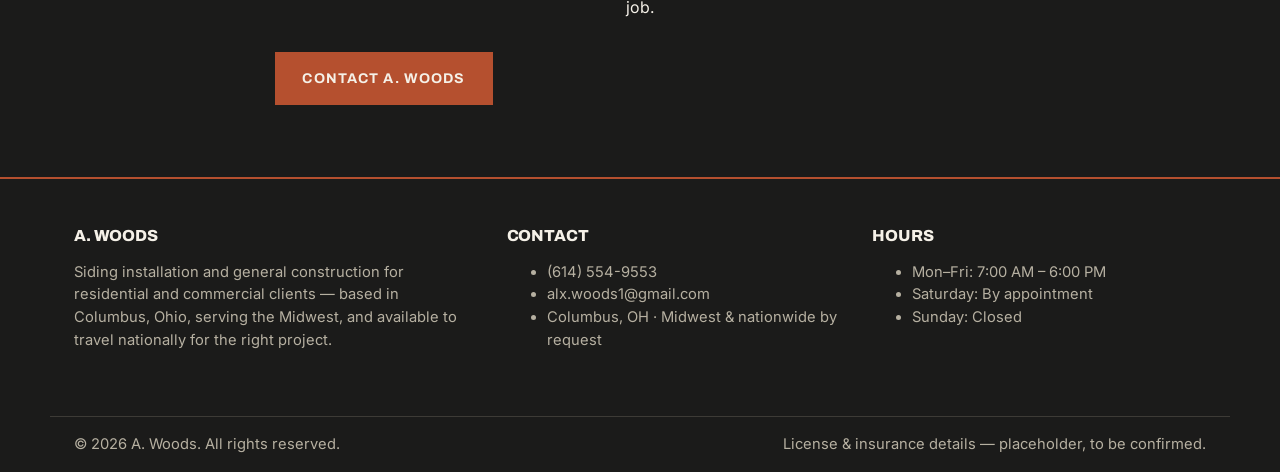
==== commit 4c5d4ad5: "Remove placeholder hero/banner graphics; fix mobile horizontal overflow Placeholder banner images (l" ====
--- a/about.html
+++ b/about.html
@@ -8,6 +8,8 @@
   <meta property="og:title" content="About | A. Woods" />
   <meta property="og:description" content="Columbus, Ohio-based siding and construction contractor serving the Midwest and beyond." />
   <meta property="og:type" content="website" />
+  <meta property="og:url" content="https://a-woods.com/about.html" />
+  <link rel="canonical" href="https://a-woods.com/about.html" />
   <link rel="icon" type="image/svg+xml" href="images/icons/favicon.svg" />
   <link rel="preconnect" href="https://fonts.googleapis.com" />
   <link rel="preconnect" href="https://fonts.gstatic.com" crossorigin />
@@ -41,9 +43,7 @@
 
   <main id="main">
     <section class="page-banner">
-      <div class="page-banner__media">
-        <img src="images/hero/about-banner.svg" alt="" loading="eager" width="1600" height="500" />
-      </div>
+      <!-- No background photo yet — solid panel until a real photo is available. -->
       <div class="page-banner__scrim"></div>
       <div class="container page-banner__content">
         <p class="eyebrow" style="color:var(--accent-light)">About A. Woods</p>
--- a/css/base.css
+++ b/css/base.css
@@ -55,6 +55,7 @@
 html {
   -webkit-text-size-adjust: 100%;
   scroll-behavior: smooth;
+  overflow-x: hidden;
 }
 
 body,
@@ -107,6 +108,7 @@
   color: var(--text);
   line-height: 1.55;
   font-size: 1rem;
+  overflow-wrap: break-word;
 }
 
 h1, h2, h3, h4 {
--- a/css/layout.css
+++ b/css/layout.css
@@ -228,6 +228,16 @@
   gap: var(--space-4);
 }
 
+/* Grid items default to min-width:auto, which refuses to shrink narrower
+   than their longest unbreakable word (e.g. an uppercase heading like
+   "CONSTRUCTION") — that silently forces the whole row wider than the
+   viewport on narrow screens. min-width:0 lets the track size correctly
+   and text wrap as normal instead. */
+.grid > *,
+.split > * {
+  min-width: 0;
+}
+
 .grid--2 {
   grid-template-columns: 1fr;
 }
--- a/css/components.css
+++ b/css/components.css
@@ -16,7 +16,7 @@
   text-transform: uppercase;
   border: var(--border-w) solid transparent;
   transition: transform 0.12s ease-out, background-color 0.12s ease-out, color 0.12s ease-out;
-  white-space: nowrap;
+  text-align: center;
 }
 
 .btn:active {
@@ -444,9 +444,17 @@
   gap: var(--space-3);
 }
 
+.form > * {
+  min-width: 0;
+}
+
 .form__row {
   display: grid;
   gap: var(--space-3);
+}
+
+.form__row > * {
+  min-width: 0;
 }
 
 @media (min-width: 640px) {
@@ -459,6 +467,11 @@
   display: flex;
   flex-direction: column;
   gap: 0.4rem;
+  min-width: 0;
+}
+
+.field > * {
+  min-width: 0;
 }
 
 .field label {
@@ -473,6 +486,8 @@
 .field input,
 .field select,
 .field textarea {
+  width: 100%;
+  min-width: 0;
   border: 1px solid var(--line);
   background: var(--paper);
   padding: 0.75rem 0.9rem;
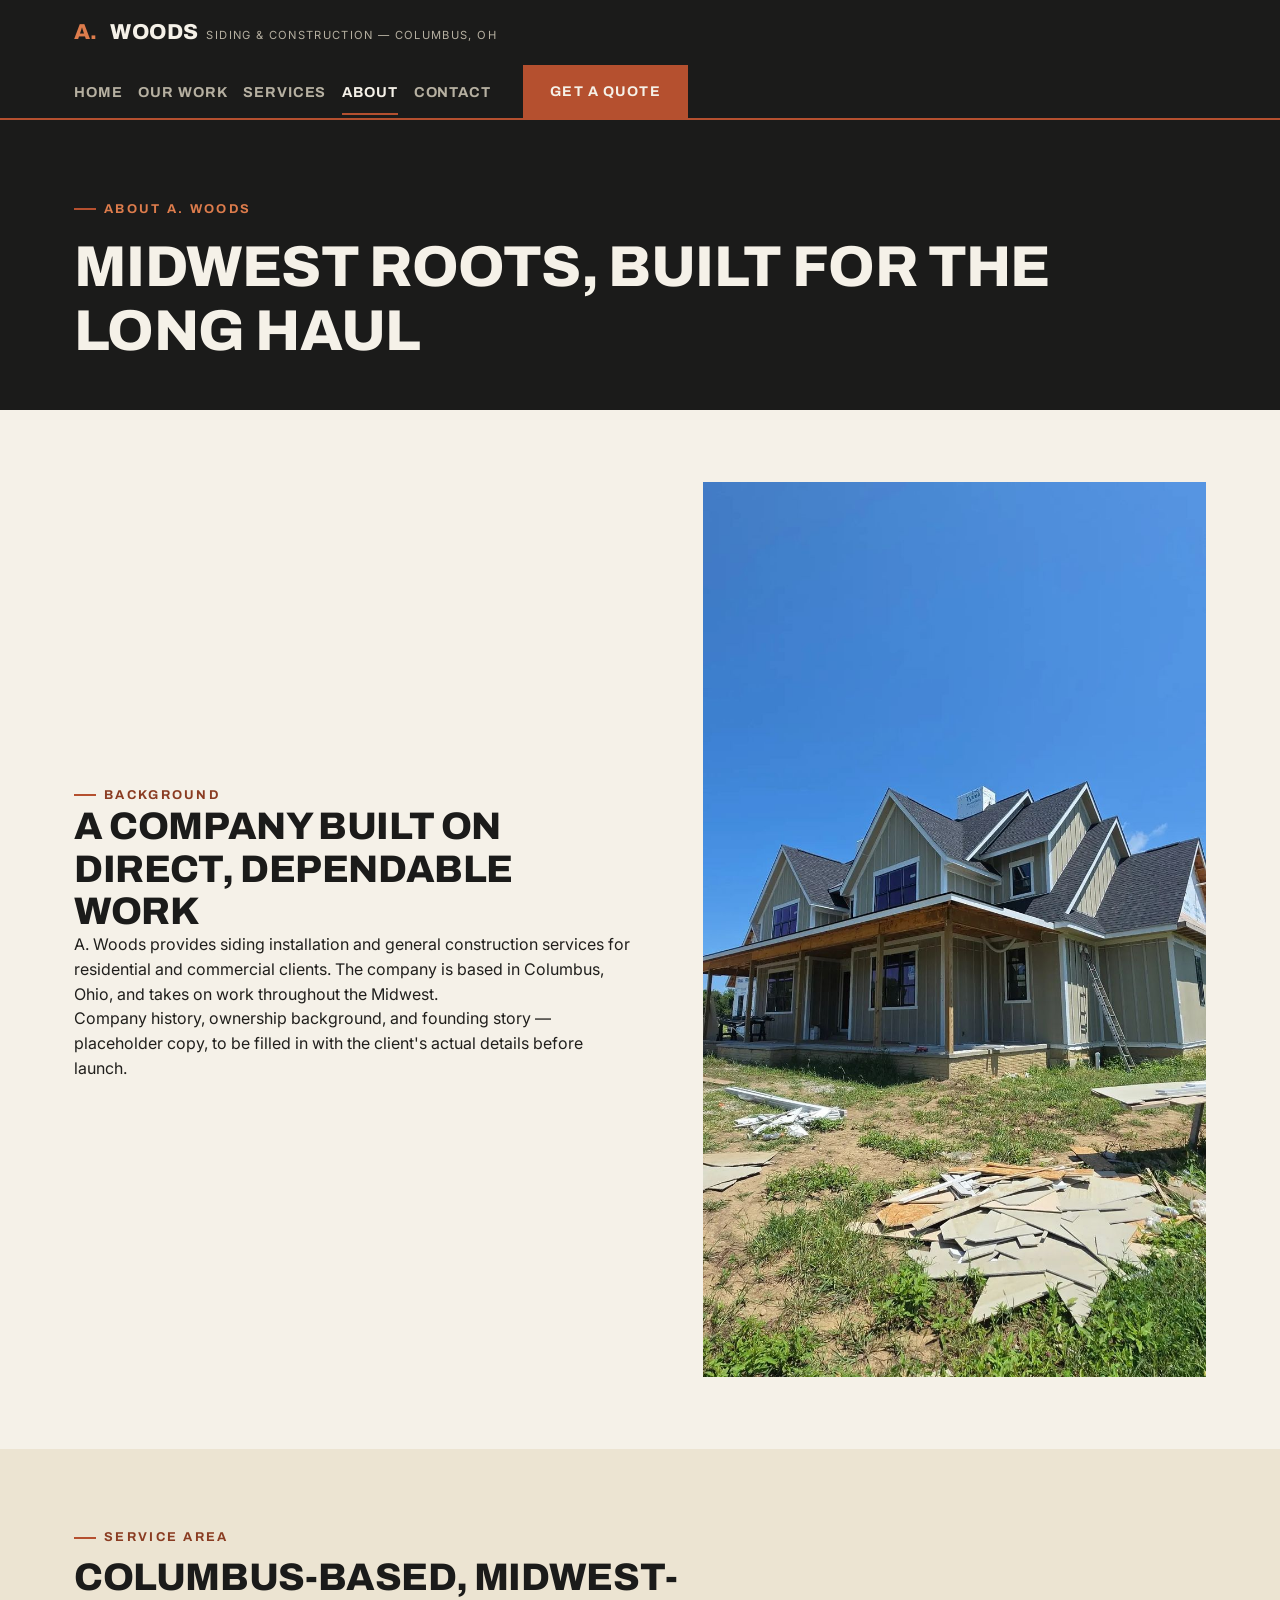
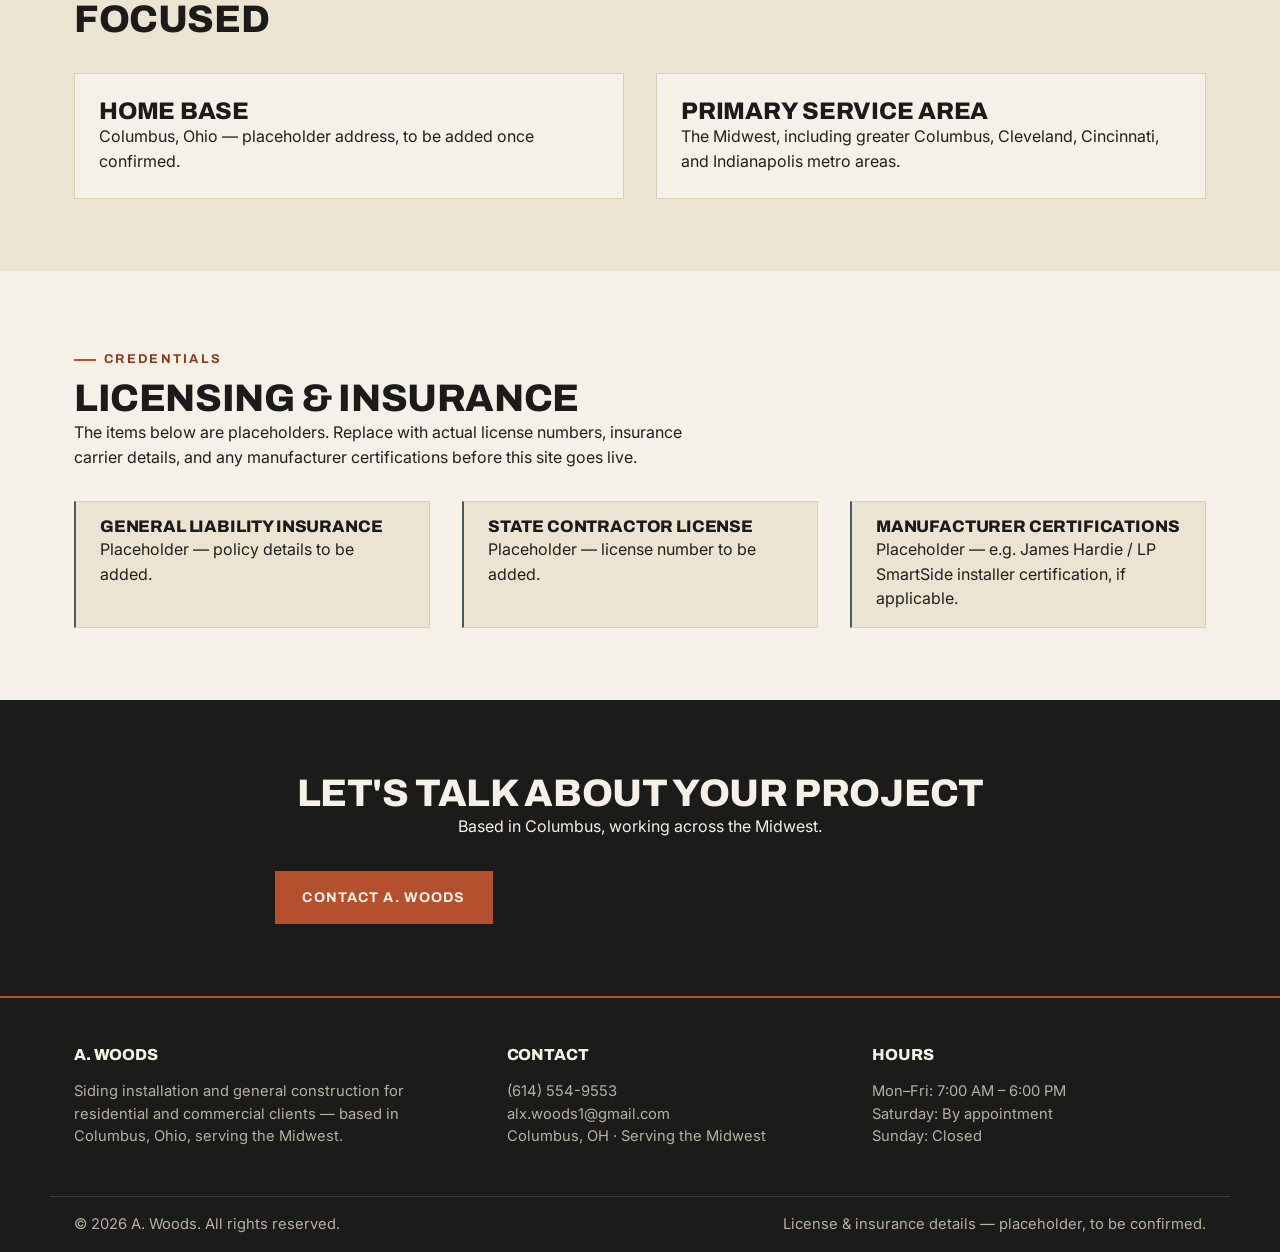
==== commit 505624bc: "Remove national-travel messaging; Midwest-only service area Drops "willing to travel nationally" fra" ====
--- a/about.html
+++ b/about.html
@@ -4,7 +4,7 @@
   <meta charset="UTF-8" />
   <meta name="viewport" content="width=device-width, initial-scale=1.0" />
   <title>About | A. Woods Siding &amp; Construction</title>
-  <meta name="description" content="A. Woods is a Columbus, Ohio-based siding and construction contractor serving the Midwest, with national travel available for the right project. Learn about our background and service area." />
+  <meta name="description" content="A. Woods is a Columbus, Ohio-based siding and construction contractor serving the Midwest. Learn about our background and service area." />
   <meta property="og:title" content="About | A. Woods" />
   <meta property="og:description" content="Columbus, Ohio-based siding and construction contractor serving the Midwest and beyond." />
   <meta property="og:type" content="website" />
@@ -56,7 +56,7 @@
         <div>
           <p class="eyebrow">Background</p>
           <h2>A Company Built on Direct, Dependable Work</h2>
-          <p>A. Woods provides siding installation and general construction services for residential and commercial clients. The company is based in Columbus, Ohio, and takes on work throughout the Midwest — with the ability to travel nationally when a project calls for it.</p>
+          <p>A. Woods provides siding installation and general construction services for residential and commercial clients. The company is based in Columbus, Ohio, and takes on work throughout the Midwest.</p>
           <p>Company history, ownership background, and founding story — placeholder copy, to be filled in with the client's actual details before launch.</p>
         </div>
         <div>
@@ -69,9 +69,9 @@
       <div class="container">
         <div class="section-head">
           <p class="eyebrow">Service Area</p>
-          <h2>Columbus-Based, Midwest-Focused, Nationally Available</h2>
+          <h2>Columbus-Based, Midwest-Focused</h2>
         </div>
-        <div class="grid grid--3">
+        <div class="grid grid--2">
           <div class="card">
             <h3>Home Base</h3>
             <p>Columbus, Ohio — placeholder address, to be added once confirmed.</p>
@@ -79,10 +79,6 @@
           <div class="card">
             <h3>Primary Service Area</h3>
             <p>The Midwest, including greater Columbus, Cleveland, Cincinnati, and Indianapolis metro areas.</p>
-          </div>
-          <div class="card">
-            <h3>Beyond the Midwest</h3>
-            <p>Available to travel nationally for the right commercial or large-scale residential project — inquire for details.</p>
           </div>
         </div>
       </div>
@@ -115,7 +111,7 @@
     <section class="section section--ink">
       <div class="container" style="text-align:center;">
         <h2>Let's Talk About Your Project</h2>
-        <p style="margin-inline:auto;">Based in Columbus, working across the Midwest, and ready to travel for the right job.</p>
+        <p style="margin-inline:auto;">Based in Columbus, working across the Midwest.</p>
         <p style="margin-top: var(--space-4);"><a class="btn btn--primary" href="contact.html">Contact A. Woods</a></p>
       </div>
     </section>
@@ -125,14 +121,14 @@
     <div class="container site-footer__grid">
       <div>
         <h3>A. Woods</h3>
-        <p>Siding installation and general construction for residential and commercial clients — based in Columbus, Ohio, serving the Midwest, and available to travel nationally for the right project.</p>
+        <p>Siding installation and general construction for residential and commercial clients — based in Columbus, Ohio, serving the Midwest.</p>
       </div>
       <div>
         <h3>Contact</h3>
         <ul>
           <li><a href="tel:+16145549553">(614) 554-9553</a></li>
           <li><a href="mailto:alx.woods1@gmail.com">alx.woods1@gmail.com</a></li>
-          <li>Columbus, OH · Midwest &amp; nationwide by request</li>
+          <li>Columbus, OH · Serving the Midwest</li>
         </ul>
       </div>
       <div>
--- a/css/base.css
+++ b/css/base.css
@@ -64,7 +64,7 @@
   margin: 0;
 }
 
-ul[class], ol[class] {
+ul, ol {
   margin: 0;
   padding: 0;
   list-style: none;
@@ -72,6 +72,7 @@
 
 img, picture, svg {
   max-width: 100%;
+  height: auto;
   display: block;
 }
 
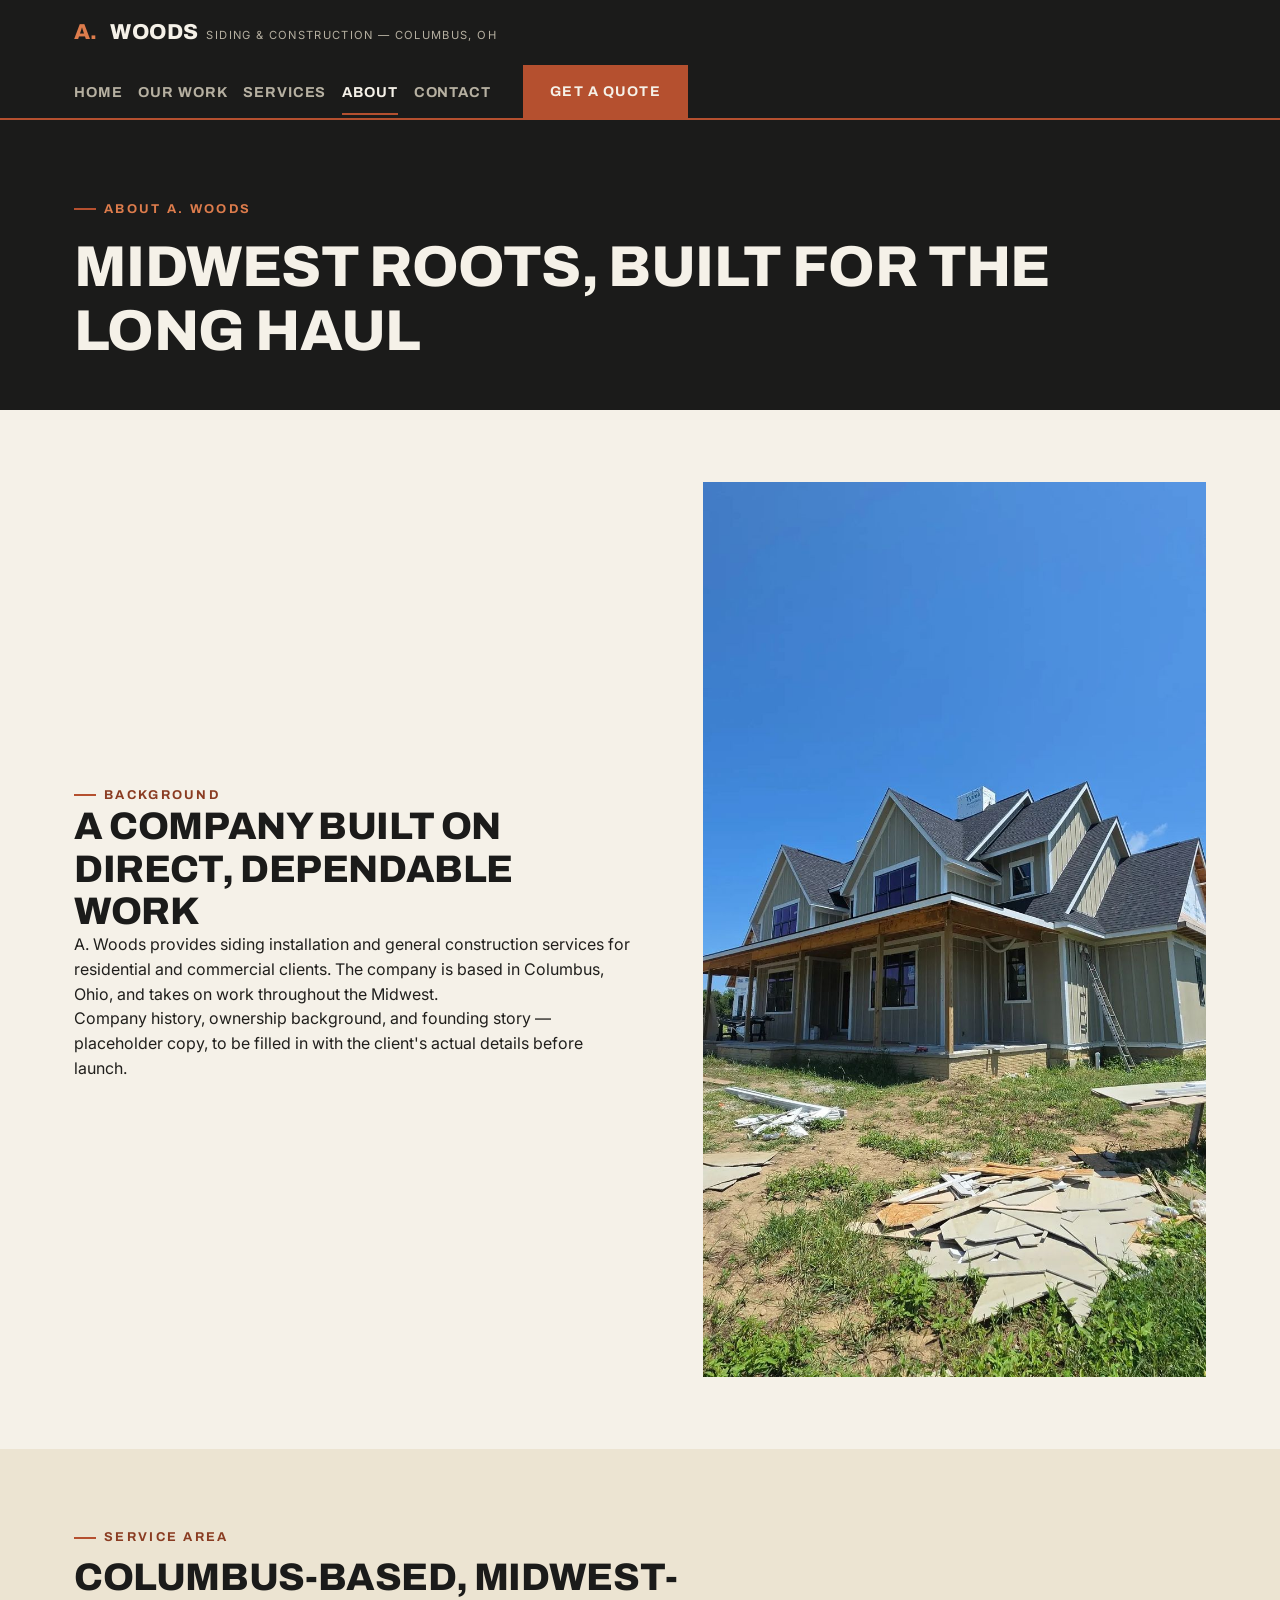
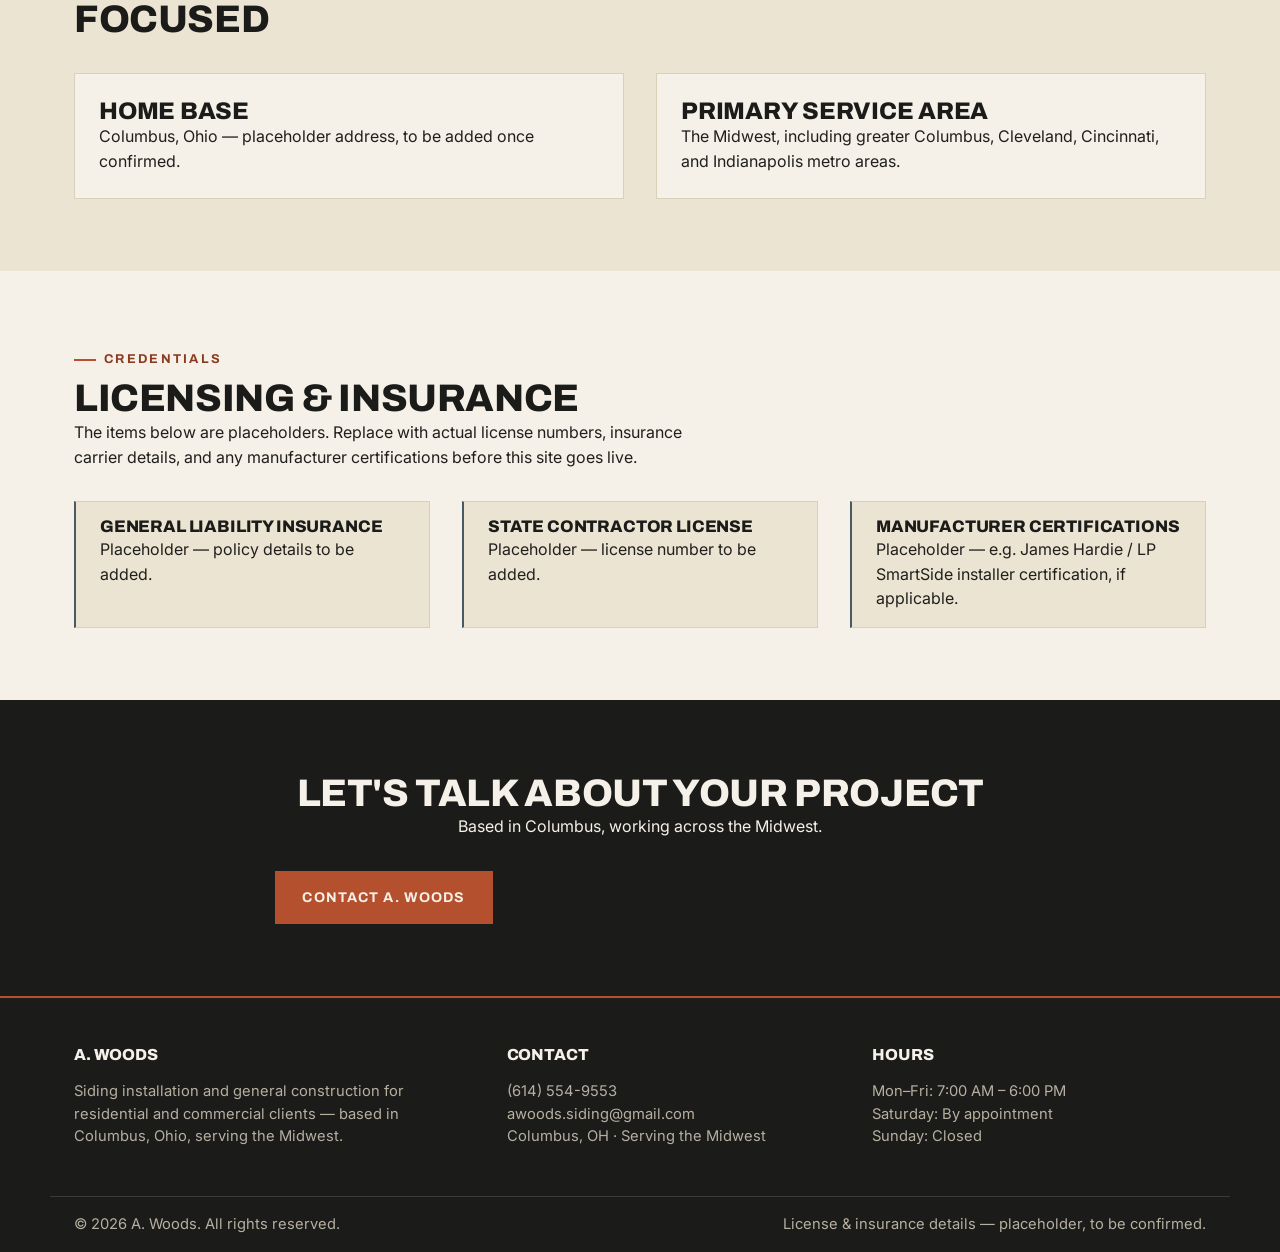
==== commit 72e42021: "Switch contact email to awoods.siding@gmail.com Updates the mailto links and displayed address acros" ====
--- a/about.html
+++ b/about.html
@@ -127,7 +127,7 @@
         <h3>Contact</h3>
         <ul>
           <li><a href="tel:+16145549553">(614) 554-9553</a></li>
-          <li><a href="mailto:alx.woods1@gmail.com">alx.woods1@gmail.com</a></li>
+          <li><a href="mailto:awoods.siding@gmail.com">awoods.siding@gmail.com</a></li>
           <li>Columbus, OH · Serving the Midwest</li>
         </ul>
       </div>
--- a/css/layout.css
+++ b/css/layout.css
@@ -247,12 +247,16 @@
 }
 
 .grid--4 {
-  grid-template-columns: repeat(2, 1fr);
+  grid-template-columns: 1fr;
 }
 
 @media (min-width: 640px) {
   .grid--2 { grid-template-columns: repeat(2, 1fr); }
   .grid--3 { grid-template-columns: repeat(2, 1fr); }
+}
+
+@media (min-width: 700px) {
+  .grid--4 { grid-template-columns: repeat(2, 1fr); }
 }
 
 @media (min-width: 960px) {
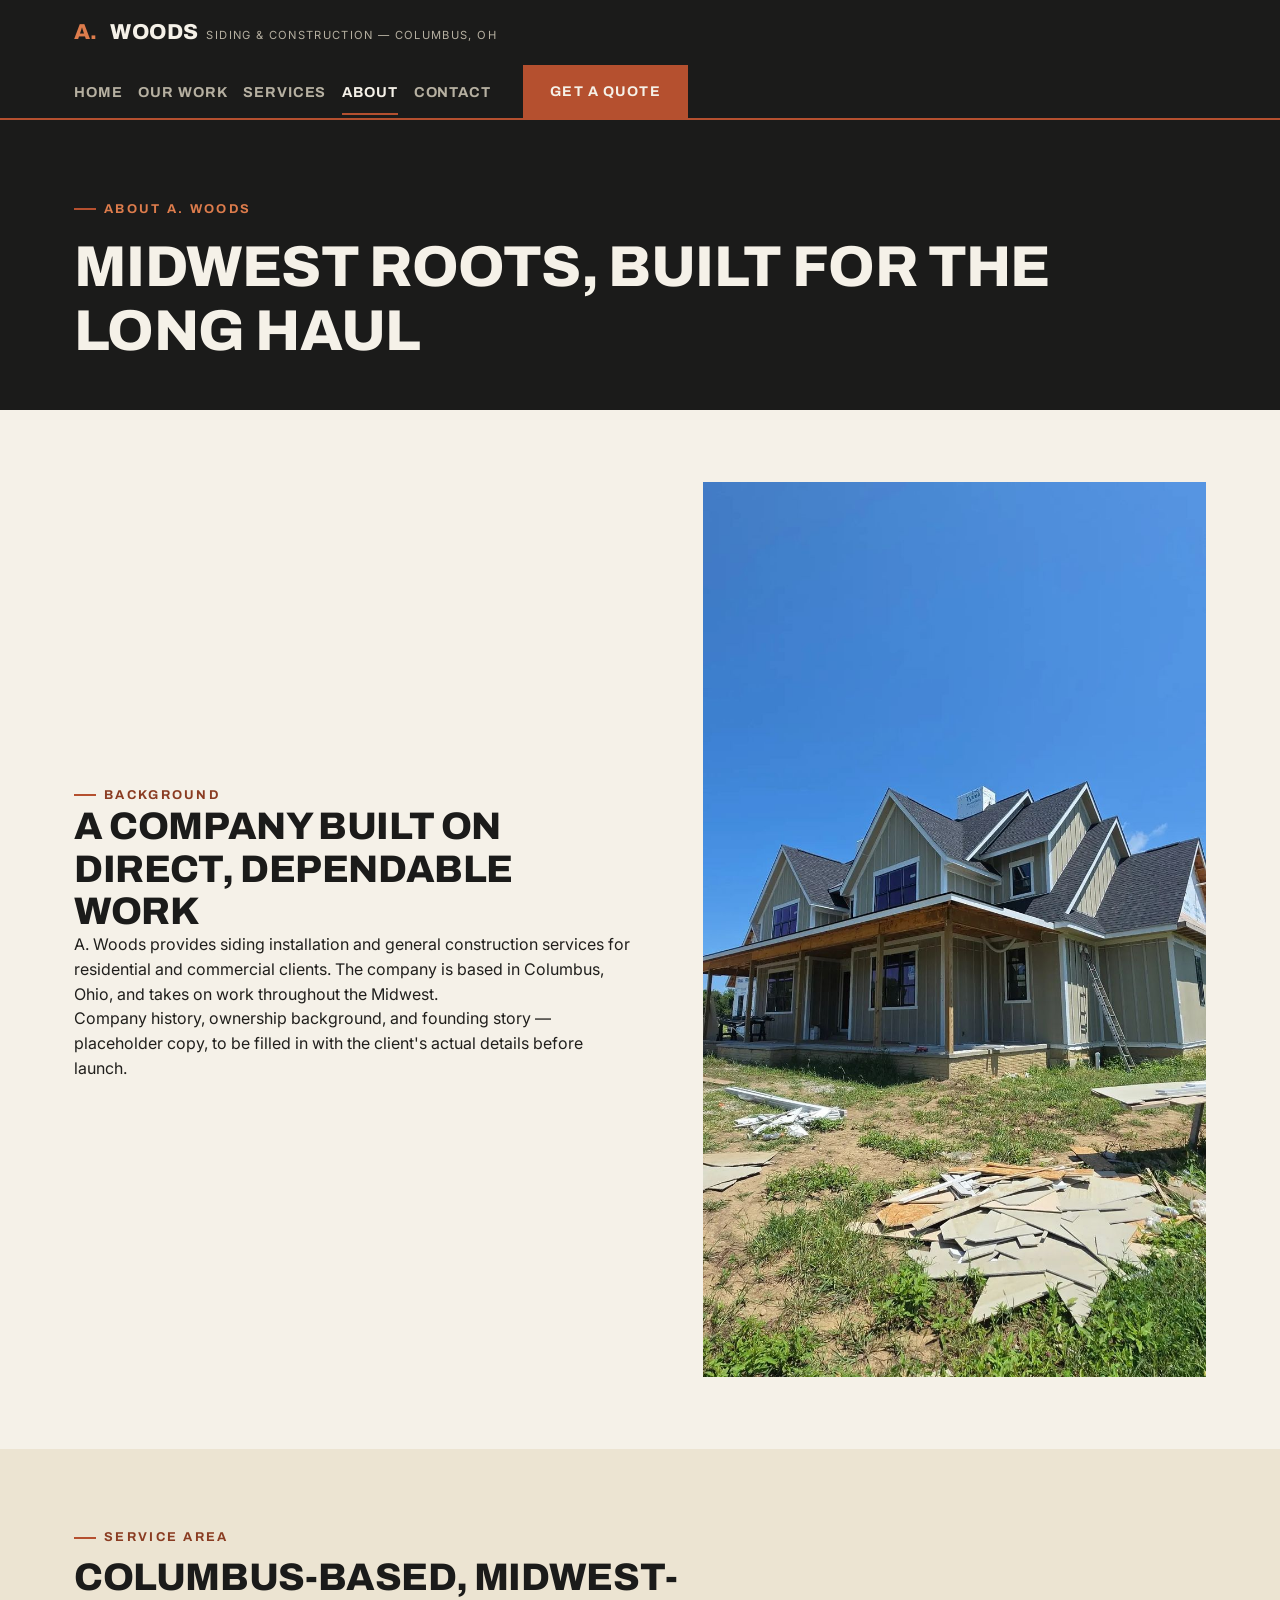
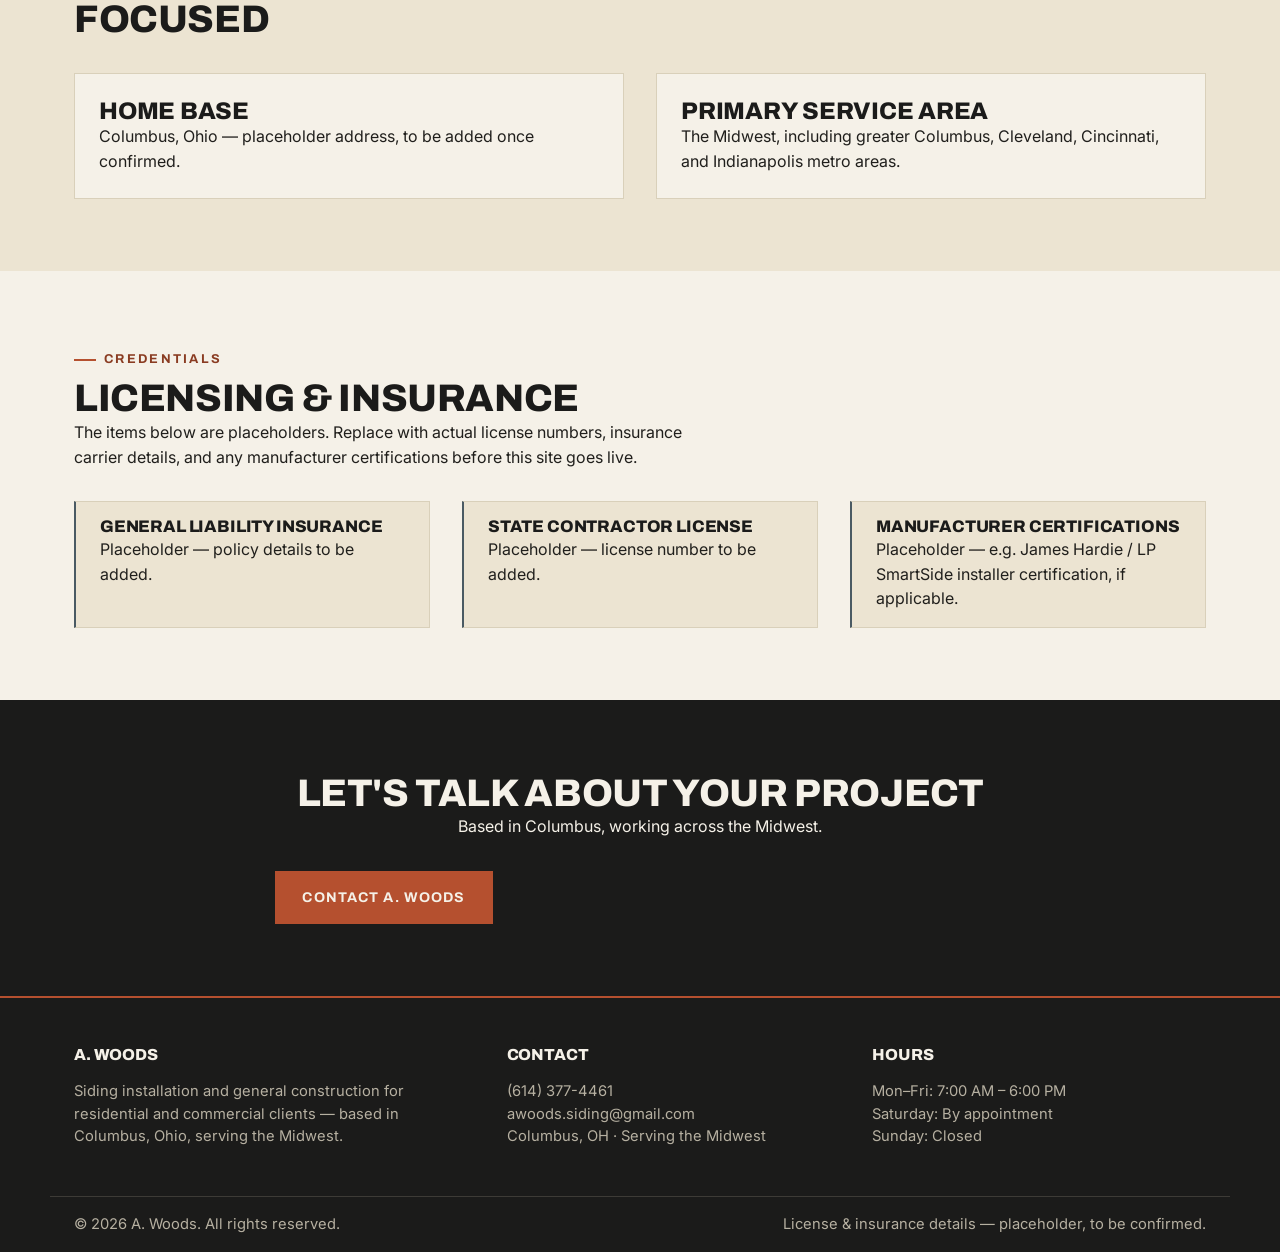
==== commit d8ff427f: "Update contact phone number site-wide Replaces the placeholder number with the real mobile line acro" ====
--- a/about.html
+++ b/about.html
@@ -126,7 +126,7 @@
       <div>
         <h3>Contact</h3>
         <ul>
-          <li><a href="tel:+16145549553">(614) 554-9553</a></li>
+          <li><a href="tel:+16143774461">(614) 377-4461</a></li>
           <li><a href="mailto:awoods.siding@gmail.com">awoods.siding@gmail.com</a></li>
           <li>Columbus, OH · Serving the Midwest</li>
         </ul>
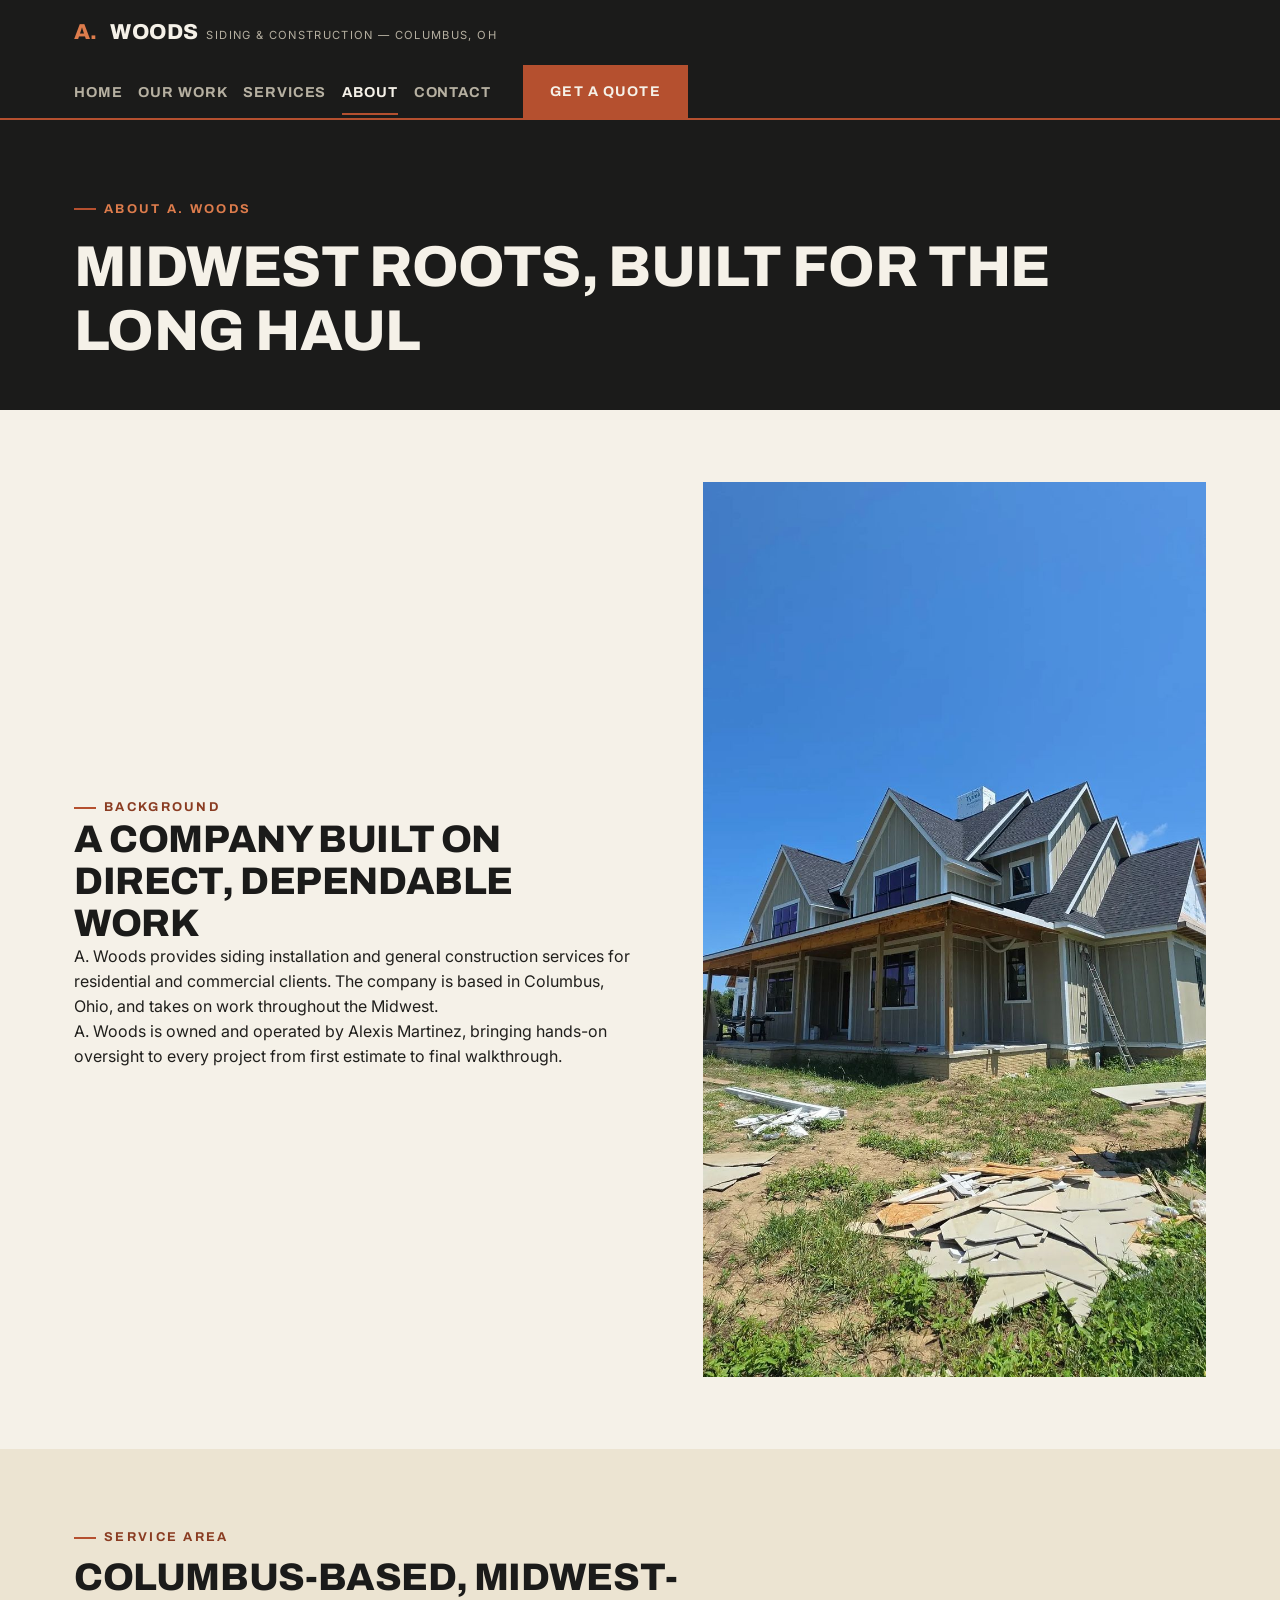
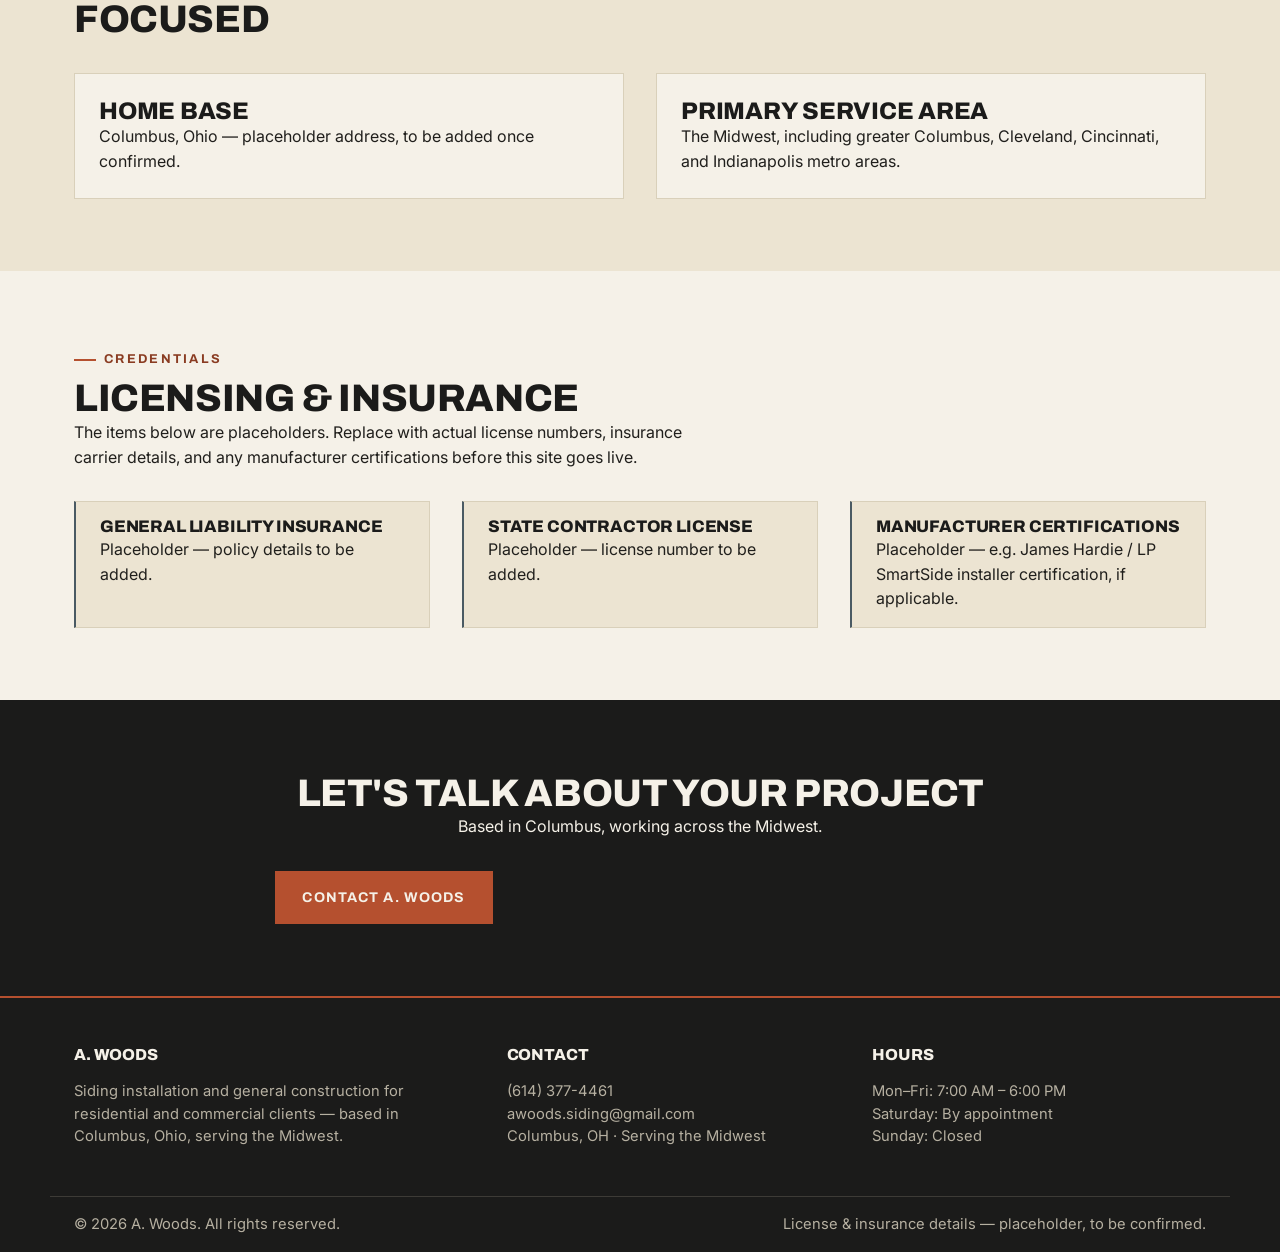
==== commit a2eac667: "Add owner name to About page background section Replaces the ownership-background placeholder with t" ====
--- a/about.html
+++ b/about.html
@@ -57,7 +57,7 @@
           <p class="eyebrow">Background</p>
           <h2>A Company Built on Direct, Dependable Work</h2>
           <p>A. Woods provides siding installation and general construction services for residential and commercial clients. The company is based in Columbus, Ohio, and takes on work throughout the Midwest.</p>
-          <p>Company history, ownership background, and founding story — placeholder copy, to be filled in with the client's actual details before launch.</p>
+          <p>A. Woods is owned and operated by Alexis Martinez, bringing hands-on oversight to every project from first estimate to final walkthrough.</p>
         </div>
         <div>
           <img src="images/gallery/general-contracting-03.jpg" alt="New construction farmhouse-style home with sage green board-and-batten siding and a wraparound covered porch, under a clear blue sky." loading="lazy" decoding="async" width="900" height="1600" />
